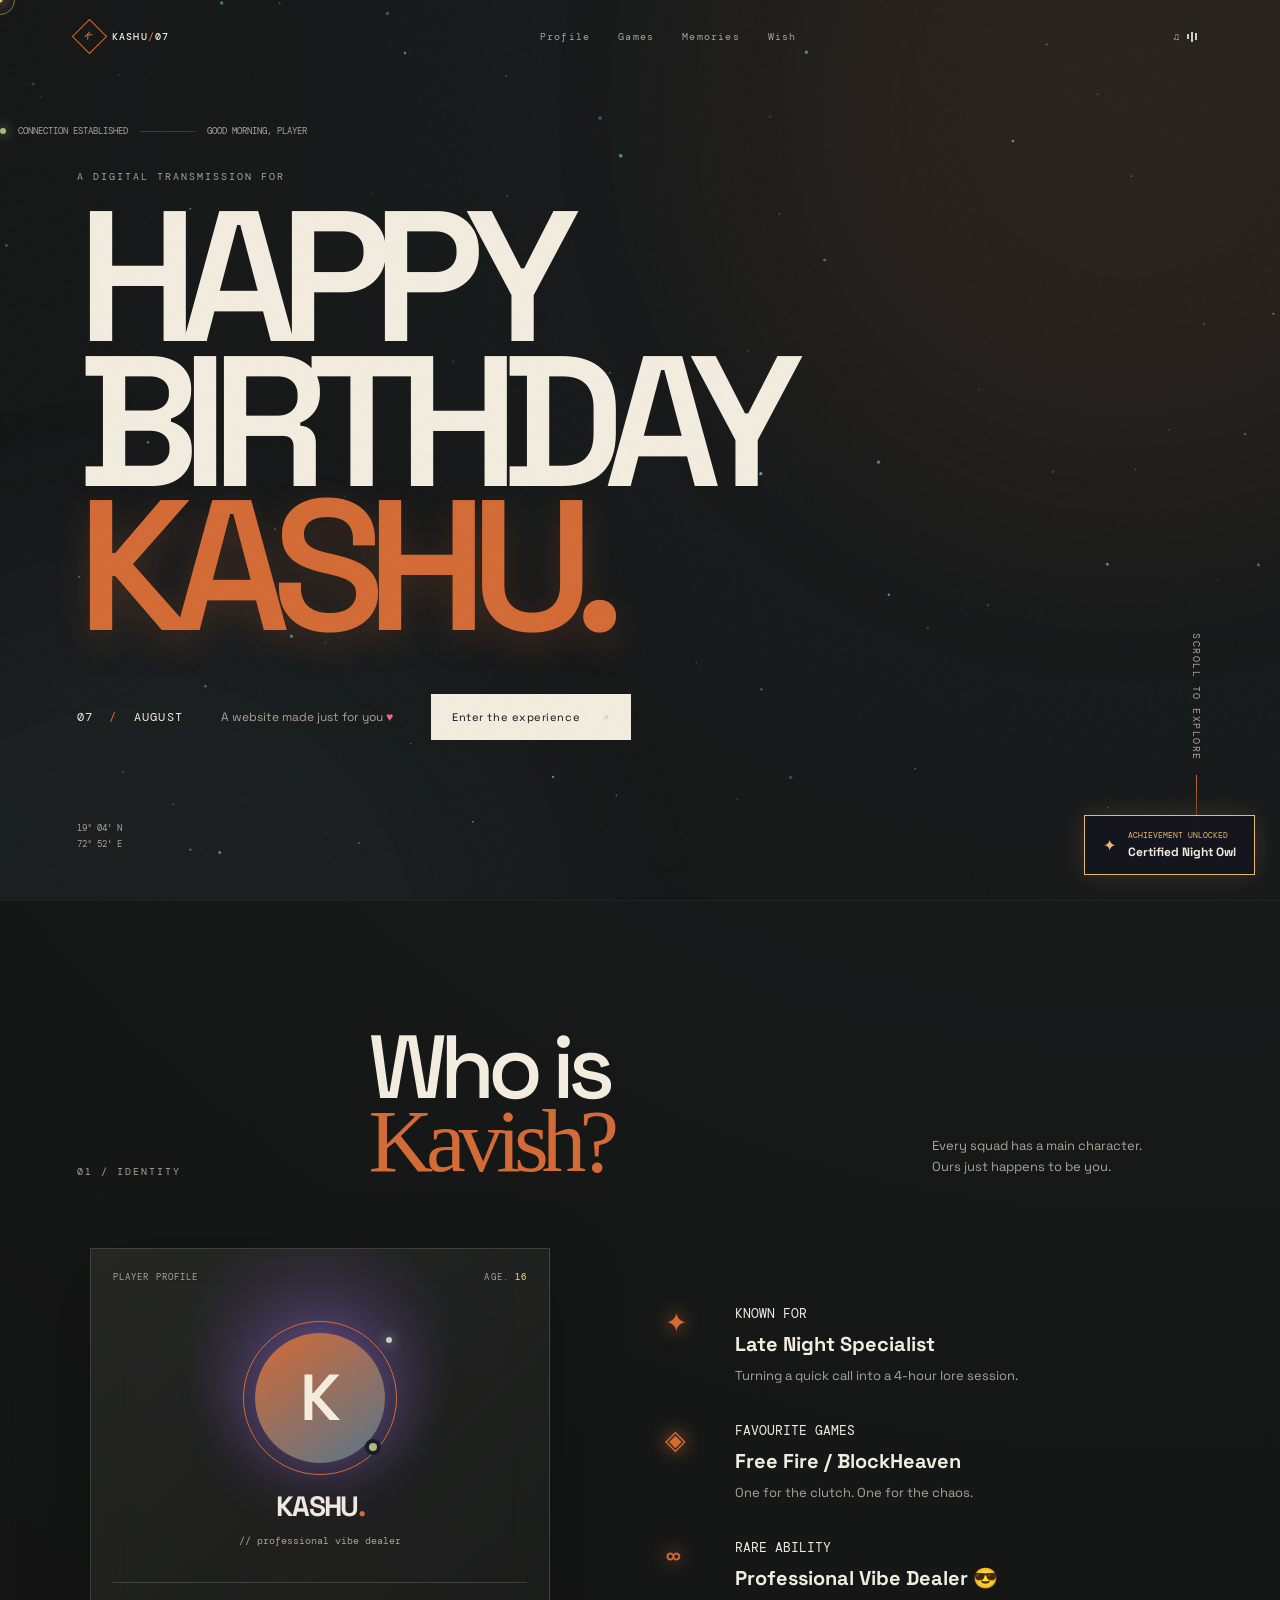
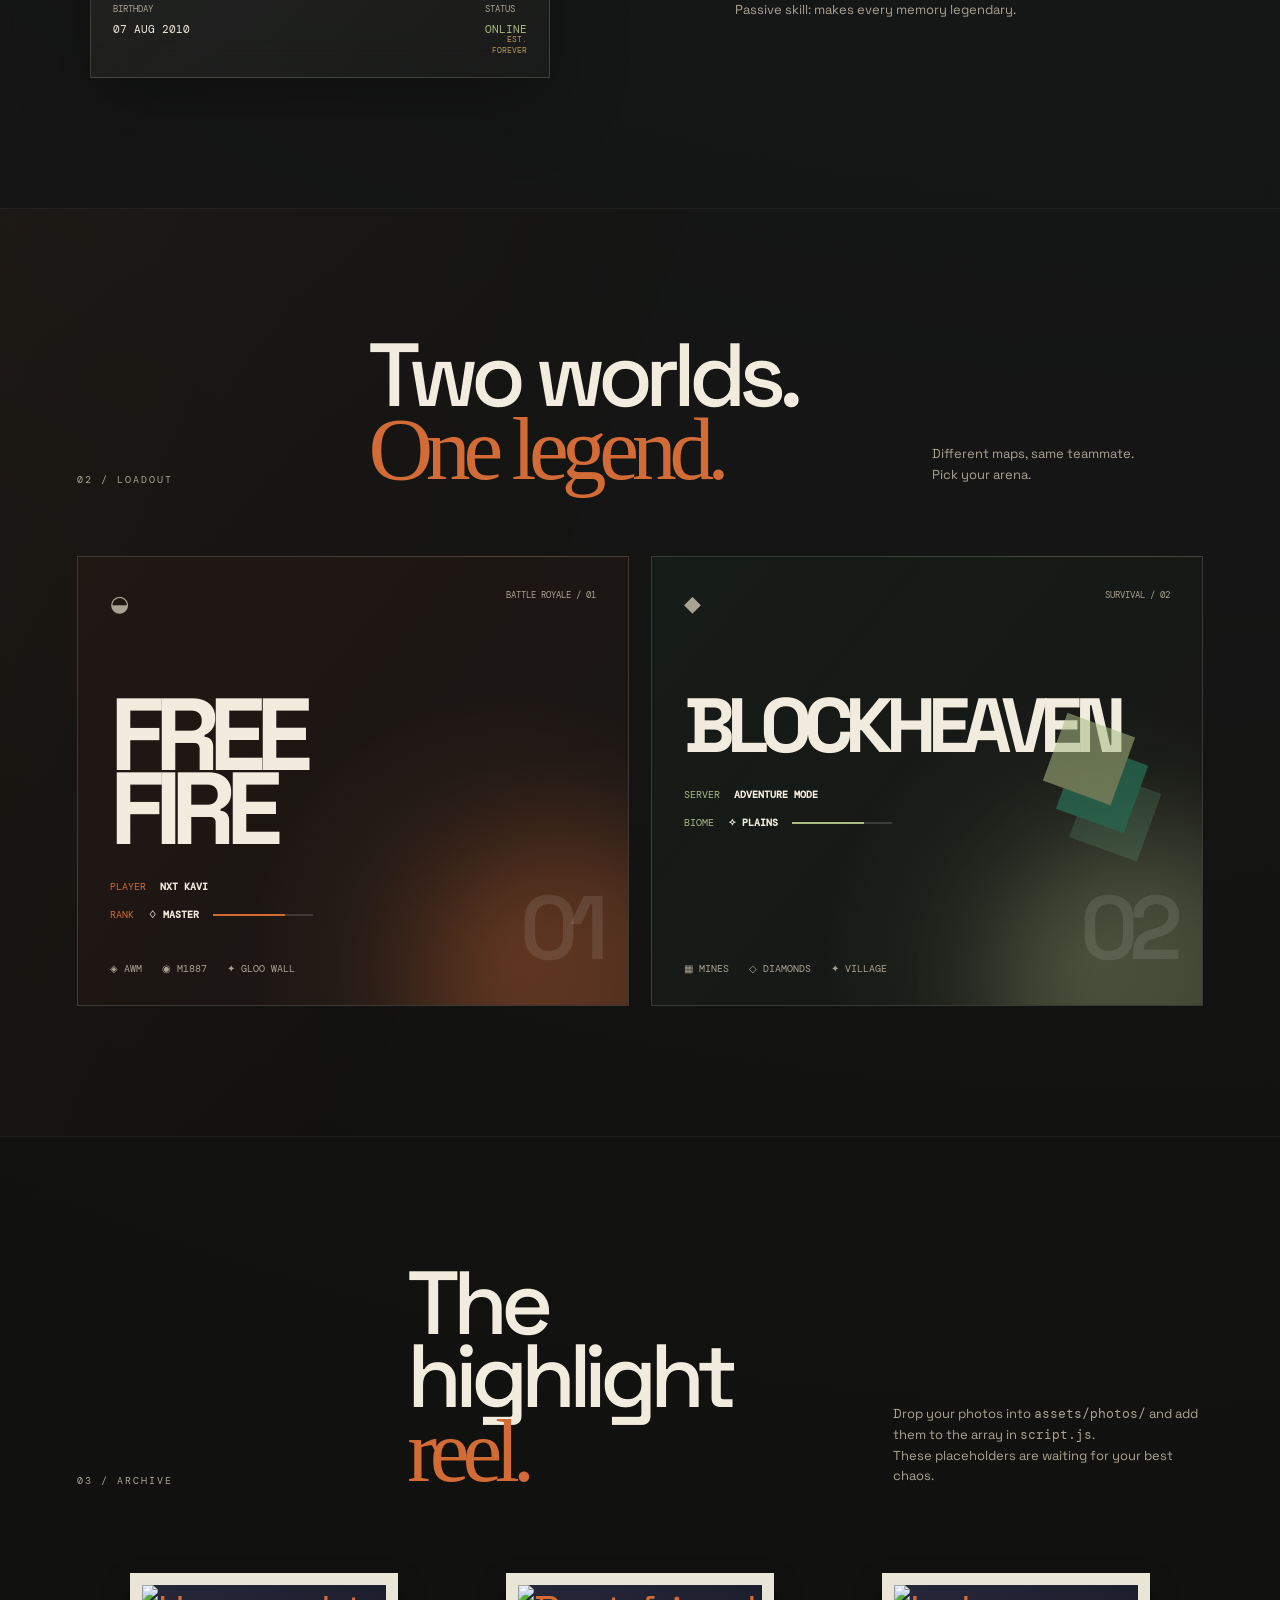
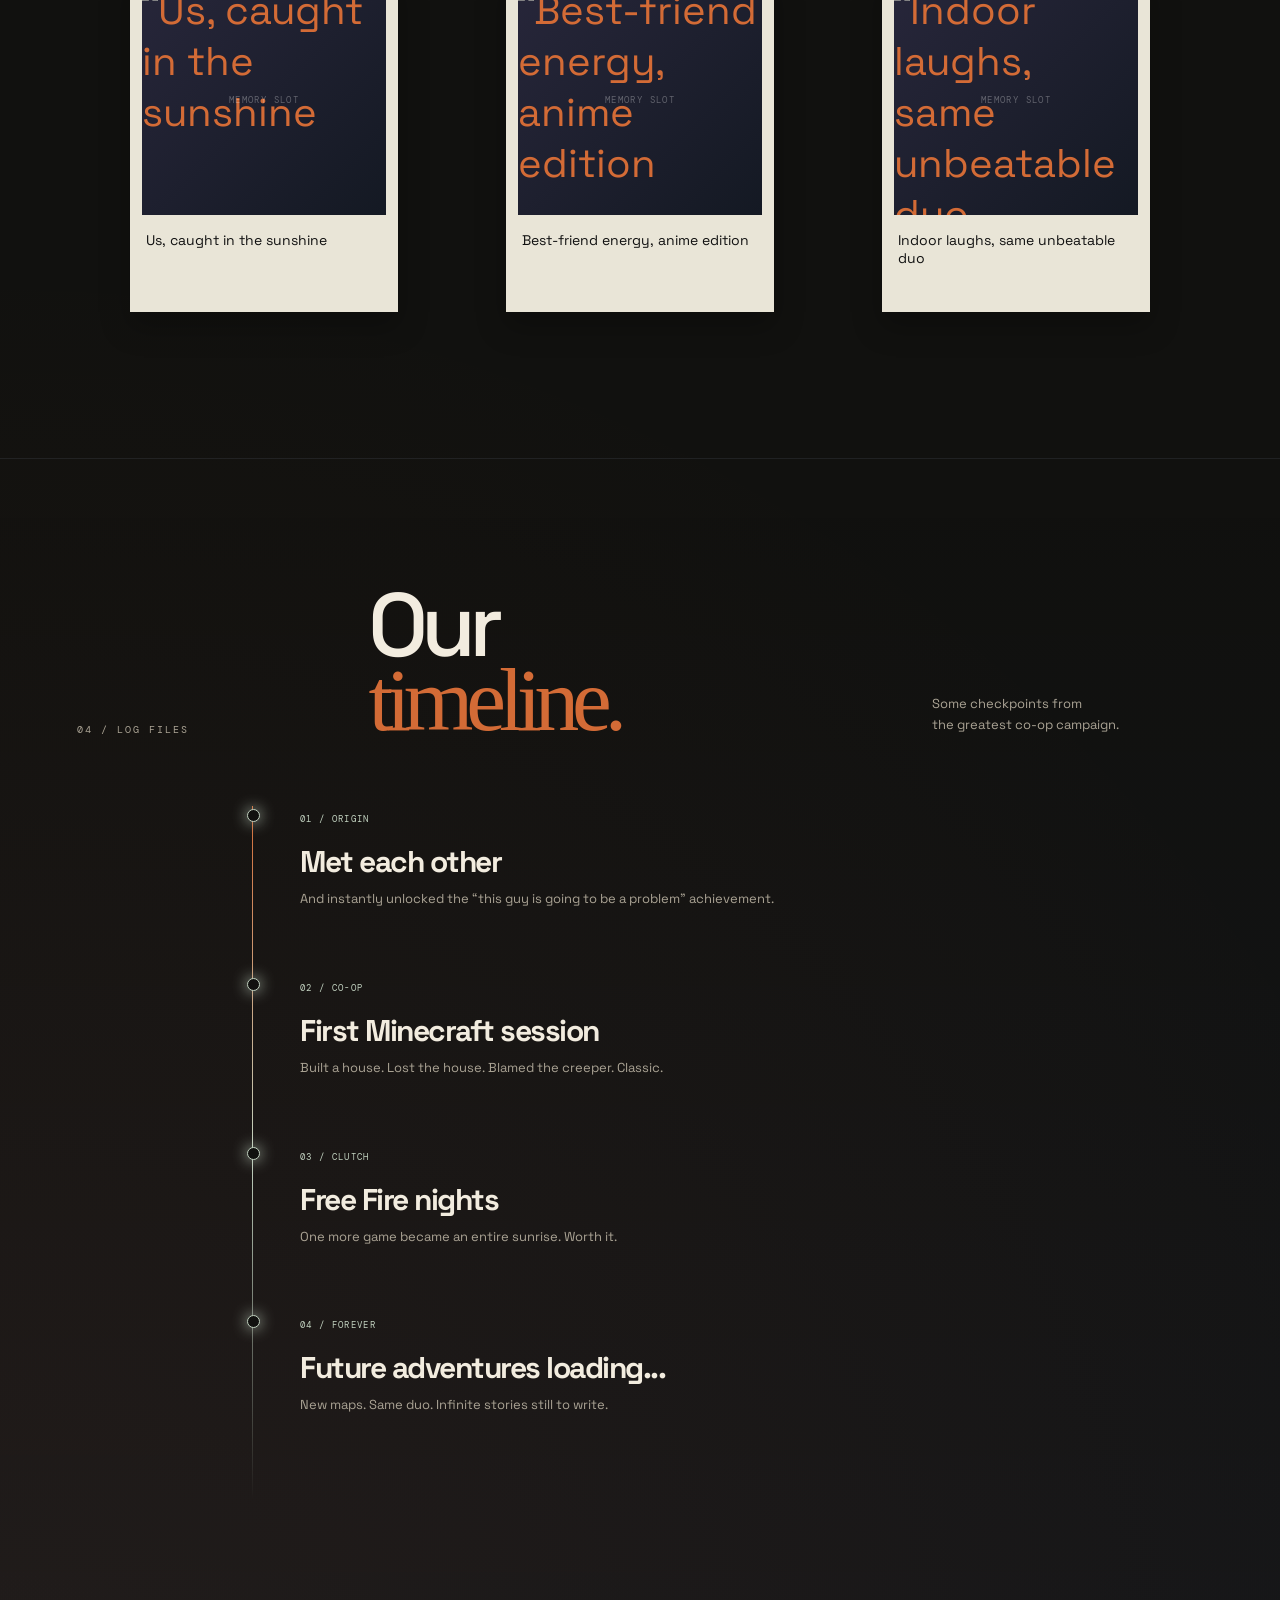
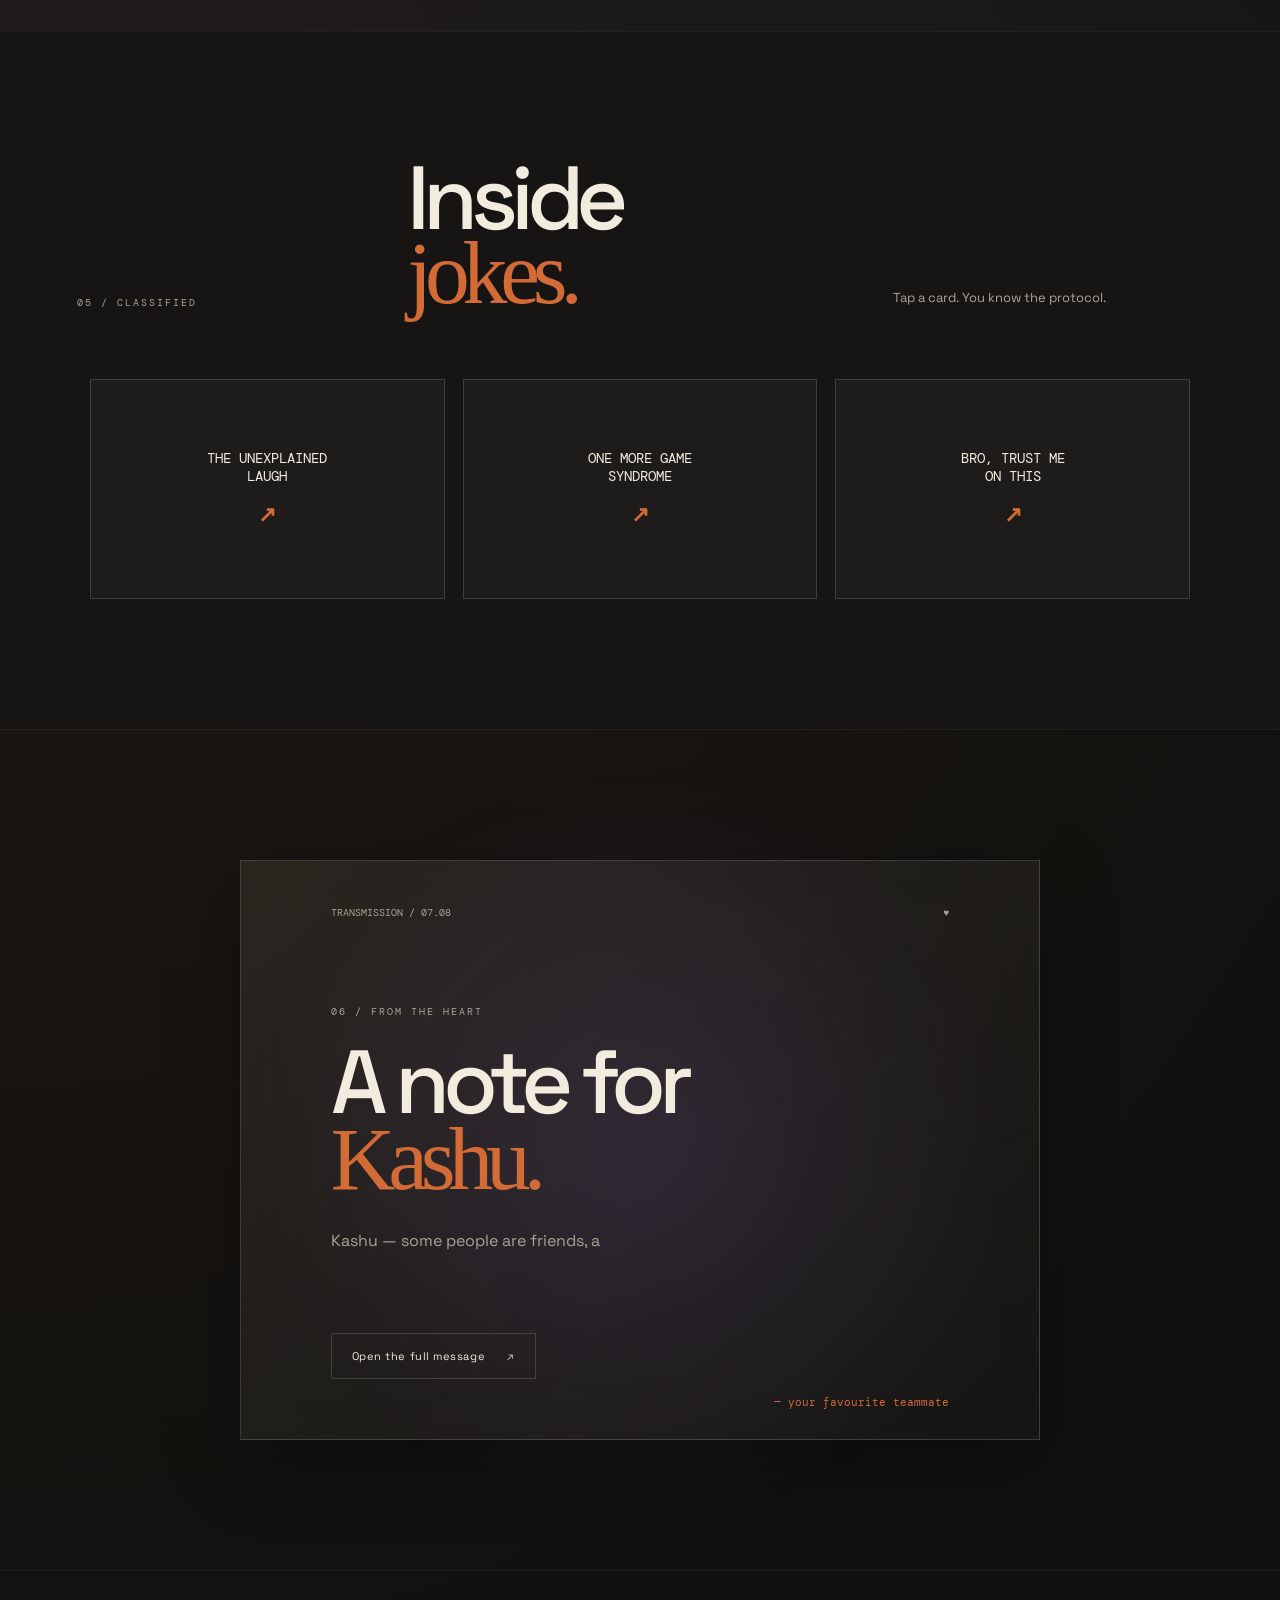
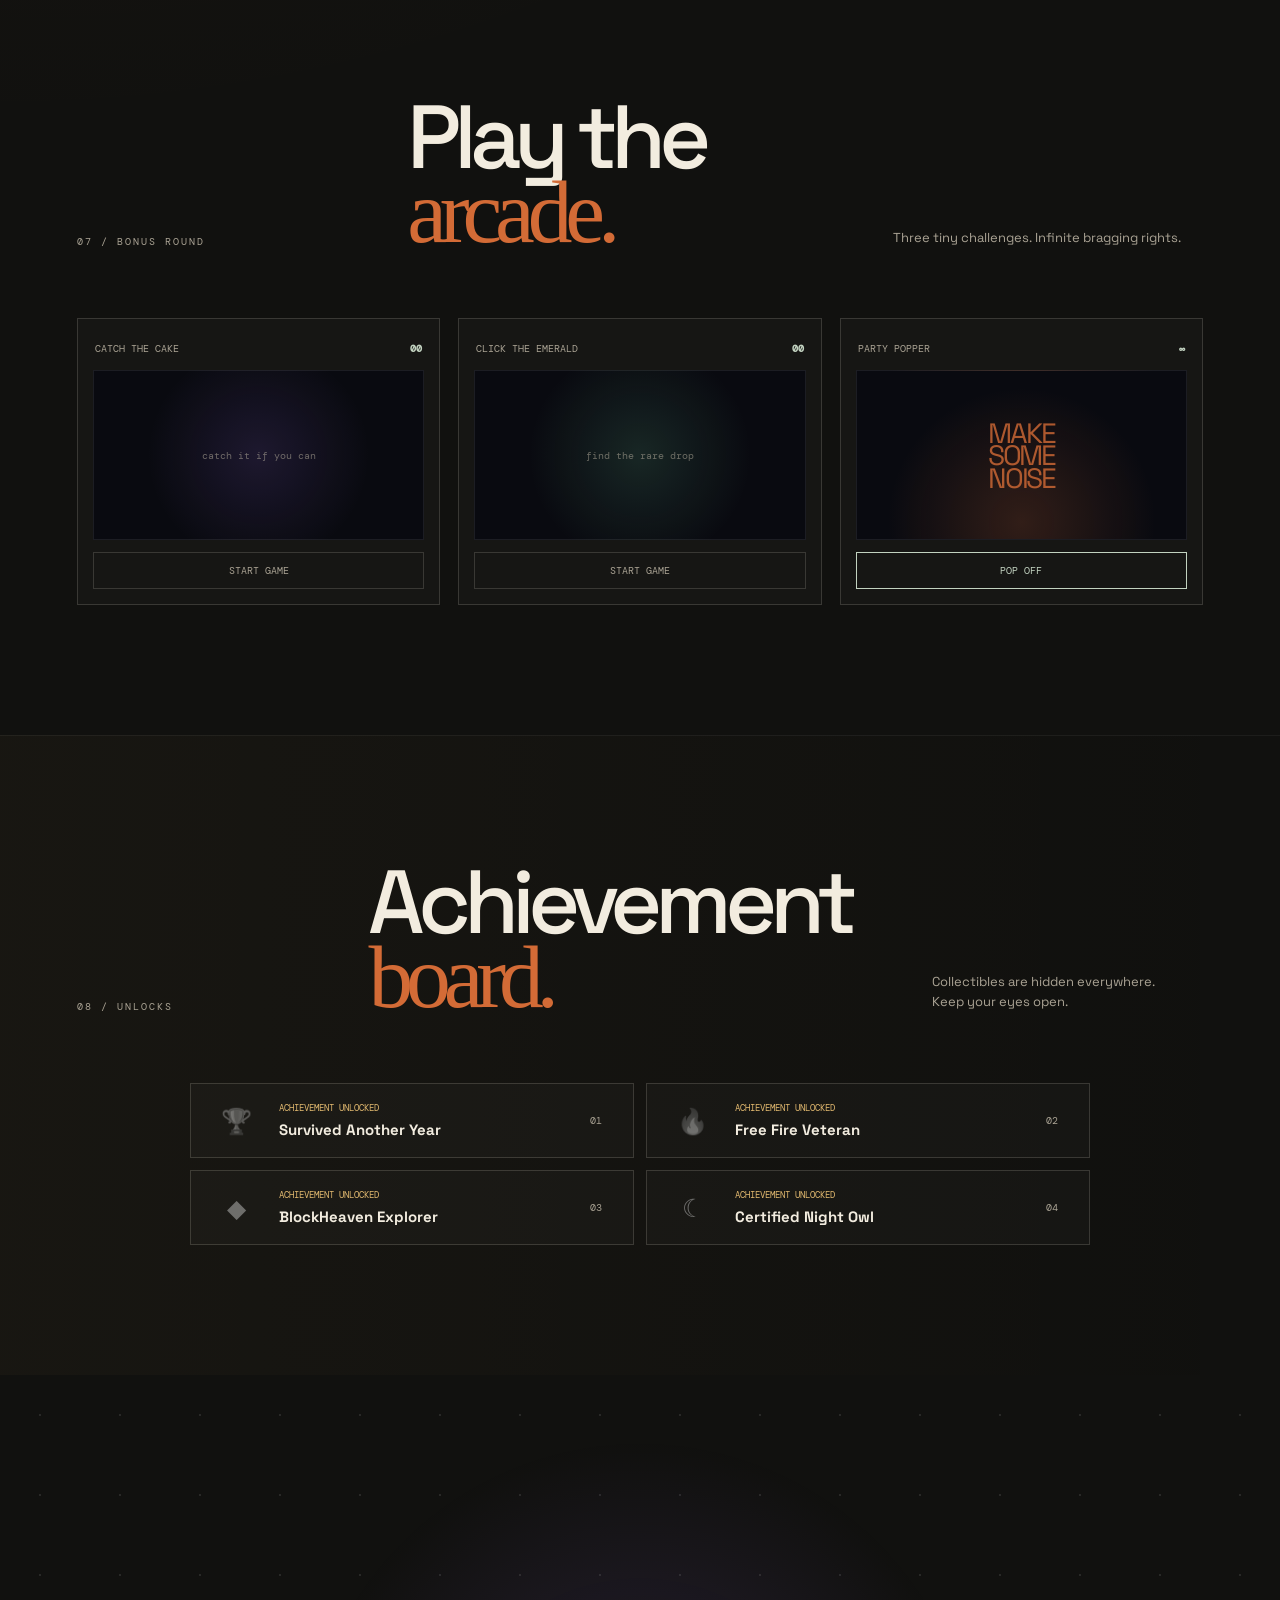
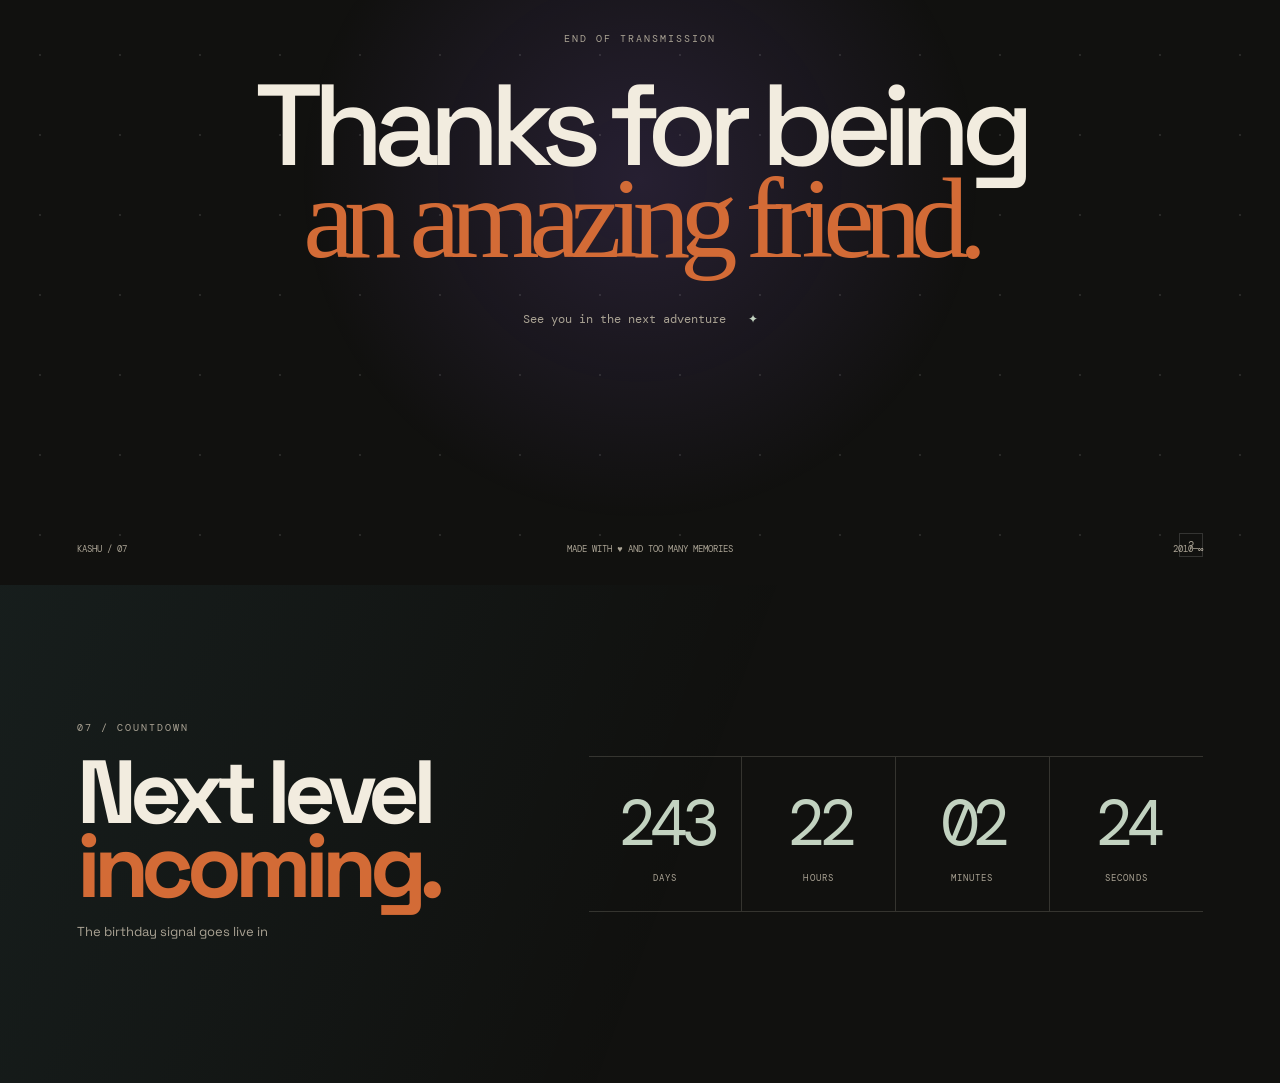
==== index.html @ 3bc3896c "111" ====
<!doctype html>
<html lang="en">
<head>
  <meta charset="utf-8">
  <meta name="viewport" content="width=device-width, initial-scale=1">
  <meta name="theme-color" content="#08090e">
  <meta name="description" content="A neon birthday experience made for Kavish.">
  <title>KASHU // BIRTHDAY.EXE</title>
  <link rel="preconnect" href="https://fonts.googleapis.com">
  <link rel="preconnect" href="https://fonts.gstatic.com" crossorigin>
  <link href="https://fonts.googleapis.com/css2?family=DM+Mono:wght@400;500&family=Space+Grotesk:wght@400;500;600;700&display=swap" rel="stylesheet">
  <link rel="stylesheet" href="style.css">
</head>
<body>
  <div class="loader" id="loader" aria-label="Loading birthday experience">
    <div class="loader__grid"></div><div class="loader__orb"></div>
    <div class="loader__copy"><span class="eyebrow">INITIALIZING MEMORY CORE</span><strong>KASHU<span class="accent">.</span>EXE</strong><div class="loader__bar"><i></i></div><small id="load-status">loading good vibes...</small></div>
  </div>

  <canvas id="ambient-canvas" aria-hidden="true"></canvas>
  <div class="cursor-dot" id="cursor-dot"></div><div class="cursor-ring" id="cursor-ring"></div>
  <div class="scroll-progress" id="scroll-progress"></div>
  <div class="noise" aria-hidden="true"></div>
  <header class="site-nav" id="site-nav">
    <a class="brand" href="#top" aria-label="Back to top"><span class="brand__mark">K</span><span>KASHU<span class="accent">/</span>07</span></a>
    <nav aria-label="Primary navigation"><a href="#profile">Profile</a><a href="#games">Games</a><a href="#memories">Memories</a><a href="#wish">Wish</a></nav>
    <button class="icon-button" id="music-toggle" aria-label="Toggle music" title="Add your MP3 to assets/music/"><span>♫</span><i class="sound-bars"><b></b><b></b><b></b></i></button>
  </header>

  <main id="top">
    <section class="hero section-pad" id="hero">
      <div class="hero__aurora hero__aurora--one"></div><div class="hero__aurora hero__aurora--two"></div>
      <div class="hero__meta reveal"><span class="status-dot"></span> CONNECTION ESTABLISHED <span class="meta-line"></span> <span id="greeting">GOOD EVENING, PLAYER</span></div>
      <div class="hero__content">
        <p class="kicker reveal">A DIGITAL TRANSMISSION FOR</p>
        <h1 class="hero__title reveal"><span>HAPPY</span><span class="hero__title--outline">BIRTHDAY</span><span class="hero__title--name">KASHU<span class="accent">.</span></span></h1>
        <div class="hero__footer reveal"><p>07 <span>/</span> AUGUST</p><p class="hero__sub">A website made just for you <span class="heart">♥</span></p><button class="button button--primary" data-ripple id="enter-button">Enter the experience <span>↗</span></button></div>
      </div>
      <div class="hero__side-note"><span>SCROLL TO EXPLORE</span><i></i></div><div class="hero__coords">19° 04' N<br>72° 52' E</div>
    </section>

    <section class="section section-pad" id="profile">
      <div class="section-head reveal"><span class="section-index">01 / IDENTITY</span><h2>Who is<br><em>Kavish?</em></h2><p>Every squad has a main character.<br>Ours just happens to be you.</p></div>
      <div class="profile-layout">
        <div class="profile-card glass-card reveal tilt-card"><div class="profile-card__top"><span>PLAYER PROFILE</span><span>AGE. <b id="age-value">15</b></span></div><div class="avatar"><span>K</span><div class="avatar__ring"></div><div class="avatar__status"></div></div><h3>KASHU<span class="accent">.</span></h3><p class="mono">// professional vibe dealer</p><div class="profile-card__stats"><div><small>BIRTHDAY</small><strong>07 AUG 2010</strong></div><div><small>STATUS</small><strong class="green">ONLINE</strong></div></div><div class="profile-card__stamp">EST.<br>FOREVER</div></div>
        <div class="profile-facts reveal"><div class="fact"><span class="fact__icon">✦</span><div><small>KNOWN FOR</small><strong>Late Night Specialist</strong><p>Turning a quick call into a 4-hour lore session.</p></div></div><div class="fact"><span class="fact__icon">◈</span><div><small>FAVOURITE GAMES</small><strong>Free Fire / BlockHeaven</strong><p>One for the clutch. One for the chaos.</p></div></div><div class="fact"><span class="fact__icon">∞</span><div><small>RARE ABILITY</small><strong>Professional Vibe Dealer 😎</strong><p>Passive skill: makes every memory legendary.</p></div></div></div>
      </div>
    </section>

    <section class="section section--fire section-pad" id="games">
      <div class="section-head reveal"><span class="section-index">02 / LOADOUT</span><h2>Two worlds.<br><em>One legend.</em></h2><p>Different maps, same teammate.<br>Pick your arena.</p></div>
      <div class="game-grid">
        <article class="game-card game-card--fire reveal"><div class="game-card__glow"></div><div class="game-card__top"><span class="game-icon">◒</span><span class="mono">BATTLE ROYALE / 01</span></div><h3>FREE<br><b>FIRE</b></h3><div class="guild">PLAYER <strong>NXT KAVI</strong></div><div class="rank"><span>RANK</span><strong>♢ MASTER</strong><i><b></b></i></div><div class="weapons"><span>◈ AWM</span><span>◉ M1887</span><span>✦ GLOO WALL</span></div><span class="game-card__number">01</span></article>
        <article class="game-card game-card--block reveal"><div class="game-card__glow"></div><div class="game-card__top"><span class="game-icon">◆</span><span class="mono">SURVIVAL / 02</span></div><h3>BLOCK<span>HEAVEN</span></h3><div class="guild">SERVER <strong>ADVENTURE MODE</strong></div><div class="rank"><span>BIOME</span><strong>✧ PLAINS</strong><i><b></b></i></div><div class="weapons"><span>▦ MINES</span><span>◇ DIAMONDS</span><span>✦ VILLAGE</span></div><span class="game-card__number">02</span><div class="pixel-cube"></div></article>
      </div>
    </section>

    <section class="section section-pad" id="memories">
      <div class="section-head section-head--wide reveal"><span class="section-index">03 / ARCHIVE</span><h2>The highlight<br><em>reel.</em></h2><p>Drop your photos into <code>assets/photos/</code> and add them to the array in <code>script.js</code>.<br>These placeholders are waiting for your best chaos.</p></div>
      <div class="memory-grid" id="memory-grid"></div>
    </section>

    <section class="section timeline-section section-pad" id="timeline">
      <div class="section-head reveal"><span class="section-index">04 / LOG FILES</span><h2>Our<br><em>timeline.</em></h2><p>Some checkpoints from<br>the greatest co-op campaign.</p></div>
      <div class="timeline"><div class="timeline__line"></div><article class="timeline-item reveal"><span class="timeline-item__date">01 / ORIGIN</span><h3>Met each other</h3><p>And instantly unlocked the “this guy is going to be a problem” achievement.</p></article><article class="timeline-item reveal"><span class="timeline-item__date">02 / CO-OP</span><h3>First Minecraft session</h3><p>Built a house. Lost the house. Blamed the creeper. Classic.</p></article><article class="timeline-item reveal"><span class="timeline-item__date">03 / CLUTCH</span><h3>Free Fire nights</h3><p>One more game became an entire sunrise. Worth it.</p></article><article class="timeline-item reveal"><span class="timeline-item__date">04 / FOREVER</span><h3>Future adventures loading...</h3><p>New maps. Same duo. Infinite stories still to write.</p></article></div>
    </section>

    <section class="section section--jokes section-pad" id="jokes"><div class="section-head section-head--wide reveal"><span class="section-index">05 / CLASSIFIED</span><h2>Inside<br><em>jokes.</em></h2><p>Tap a card. You know the protocol.</p></div><div class="joke-grid"><button class="joke-card reveal" data-flip><span class="joke-front">THE UNEXPLAINED<br>LAUGH <b>↗</b></span><span class="joke-back">That one moment we still cannot explain.<br><strong>Still funny.</strong></span></button><button class="joke-card reveal" data-flip><span class="joke-front">ONE MORE GAME<br>SYNDROME <b>↗</b></span><span class="joke-back">“Last one” has never once meant last one.<br><strong>Sunrise unlocked.</strong></span></button><button class="joke-card reveal" data-flip><span class="joke-front">BRO, TRUST ME<br>ON THIS <b>↗</b></span><span class="joke-back">The plan was questionable.<br><strong>The memory was perfect.</strong></span></button></div></section>

    <section class="section wish-section section-pad" id="wish"><div class="wish-card reveal"><div class="wish-card__top"><span>TRANSMISSION / 07.08</span><span>♥</span></div><span class="section-index">06 / FROM THE HEART</span><h2>A note for<br><em>Kashu.</em></h2><p class="typewriter" id="wish-text"></p><button class="button button--ghost" id="wish-button" data-ripple>Open the full message <span>↗</span></button><div class="wish-card__signature">— your favourite teammate</div></div></section>

    <section class="section arcade-section section-pad" id="arcade"><div class="section-head section-head--wide reveal"><span class="section-index">07 / BONUS ROUND</span><h2>Play the<br><em>arcade.</em></h2><p>Three tiny challenges. Infinite bragging rights.</p></div><div class="arcade-grid"><div class="arcade-card reveal"><div class="arcade-card__head"><span>CATCH THE CAKE</span><b id="cake-score">00</b></div><div class="game-window" id="cake-game"><button class="cake-target" id="cake-target">🎂</button><span class="game-hint">catch it if you can</span></div><button class="mini-button" id="cake-start">START GAME</button></div><div class="arcade-card reveal"><div class="arcade-card__head"><span>CLICK THE EMERALD</span><b id="emerald-score">00</b></div><div class="game-window game-window--emerald" id="emerald-game"><button class="emerald-target" id="emerald-target">◆</button><span class="game-hint">find the rare drop</span></div><button class="mini-button" id="emerald-start">START GAME</button></div><div class="arcade-card reveal"><div class="arcade-card__head"><span>PARTY POPPER</span><b>∞</b></div><div class="game-window fireworks-window" id="fireworks-game"><span class="firework-copy">MAKE<br>SOME<br>NOISE</span></div><button class="mini-button mini-button--hot" id="fireworks-trigger">POP OFF</button></div></div></section>

    <section class="section achievement-section section-pad" id="achievements"><div class="section-head reveal"><span class="section-index">08 / UNLOCKS</span><h2>Achievement<br><em>board.</em></h2><p>Collectibles are hidden everywhere.<br>Keep your eyes open.</p></div><div class="achievement-grid"><div class="achievement reveal" data-achievement="year"><span>🏆</span><div><small>ACHIEVEMENT UNLOCKED</small><strong>Survived Another Year</strong></div><b>01</b></div><div class="achievement reveal" data-achievement="fire"><span>🔥</span><div><small>ACHIEVEMENT UNLOCKED</small><strong>Free Fire Veteran</strong></div><b>02</b></div><div class="achievement reveal" data-achievement="block"><span>◆</span><div><small>ACHIEVEMENT UNLOCKED</small><strong>BlockHeaven Explorer</strong></div><b>03</b></div><div class="achievement reveal" data-achievement="night"><span>☾</span><div><small>ACHIEVEMENT UNLOCKED</small><strong>Certified Night Owl</strong></div><b>04</b></div></div></section>

    <section class="finale section-pad"><div class="finale__stars"></div><p class="kicker reveal">END OF TRANSMISSION</p><h2 class="reveal">Thanks for being<br><em>an amazing friend.</em></h2><p class="finale__sub reveal">See you in the next adventure <span>✦</span></p><button class="secret-button" id="secret-button" aria-label="Secret button">?</button><div class="finale__footer"><span>KASHU / 07</span><span>MADE WITH ♥ AND TOO MANY MEMORIES</span><span>2010—∞</span></div></section>
    <section class="countdown-section section-pad" id="countdown"><div class="countdown-copy reveal"><span class="section-index">07 / COUNTDOWN</span><h2>Next level<br><em>incoming.</em></h2><p>The birthday signal goes live in</p></div><div class="countdown-grid reveal"><div><strong id="count-days">00</strong><span>DAYS</span></div><div><strong id="count-hours">00</strong><span>HOURS</span></div><div><strong id="count-minutes">00</strong><span>MINUTES</span></div><div><strong id="count-seconds">00</strong><span>SECONDS</span></div></div></section>
  </main>

  <div class="toast" id="toast"><span class="toast__icon">✦</span><div><small>ACHIEVEMENT UNLOCKED</small><strong id="toast-text">Nice move.</strong></div></div>
  <div class="lightbox" id="lightbox" aria-hidden="true"><button class="lightbox__close" id="lightbox-close">×</button><img id="lightbox-image" alt="Memory preview"><p id="lightbox-caption"></p></div>
  <div class="bro-mode" id="bro-mode"><div class="bro-mode__scanlines"></div><span class="kicker">// SYSTEM OVERRIDE</span><h2>BRO MODE<br><em>ACTIVATED</em></h2><p>Friendship level: dangerously high.</p><button class="button button--primary" id="bro-close">Return to reality ↗</button><div class="bro-mode__emoji">😎 🔥 🕺 🎮 💀</div></div>
  <button class="back-top" id="back-top" aria-label="Back to top">↑</button>
  <audio id="birthday-audio" loop preload="none"><source src="assets/music/your-birthday-track.mp3" type="audio/mpeg"></audio>
  <script src="script.js"></script>
</body>
</html>
---- style.css ----
:root{--bg:#08090e;--panel:#11131b;--panel-2:#171a24;--line:rgba(255,255,255,.12);--text:#f4f3ef;--muted:#898c9b;--purple:#a676ff;--blue:#618bff;--cyan:#72e9f5;--green:#7ce6b0;--gold:#ffc875;--orange:#ff753d;--mono:'DM Mono',monospace;--display:'Space Grotesk',sans-serif;--shadow:0 24px 80px rgba(0,0,0,.4)}
*{box-sizing:border-box}html{scroll-behavior:smooth}body{margin:0;background:var(--bg);color:var(--text);font-family:var(--display);overflow-x:hidden}body.bro-active{filter:hue-rotate(95deg) saturate(1.4)}button,a{font:inherit;color:inherit}button{cursor:pointer}a{text-decoration:none}.accent{color:var(--purple)}em{font-style:normal;color:var(--purple)}.mono,code,.section-index,.eyebrow,.kicker,.hero__meta,.loader__copy small,.site-nav,.timeline-item__date,.fact small,.profile-card__top,.game-card__top,.guild,.rank,.weapons,.toast small,.finale__footer{font-family:var(--mono)}.section-pad{padding:130px max(6vw,32px);position:relative}.noise{position:fixed;inset:0;pointer-events:none;z-index:20;opacity:.04;background-image:url("data:image/svg+xml,%3Csvg viewBox='0 0 200 200' xmlns='http://www.w3.org/2000/svg'%3E%3Cfilter id='n'%3E%3CfeTurbulence type='fractalNoise' baseFrequency='.9' numOctaves='4' stitchTiles='stitch'/%3E%3C/filter%3E%3Crect width='100%25' height='100%25' filter='url(%23n)' opacity='.5'/%3E%3C/svg%3E")}.loader{position:fixed;inset:0;background:#08090e;z-index:100;display:grid;place-items:center;transition:opacity .8s,visibility .8s}.loader.is-done{opacity:0;visibility:hidden}.loader__grid{position:absolute;inset:0;opacity:.28;background-image:linear-gradient(rgba(114,233,245,.08) 1px,transparent 1px),linear-gradient(90deg,rgba(114,233,245,.08) 1px,transparent 1px);background-size:48px 48px;mask-image:linear-gradient(transparent,#000)}.loader__orb{width:260px;height:260px;border:1px solid var(--purple);border-radius:50%;box-shadow:0 0 100px var(--purple),inset 0 0 70px rgba(166,118,255,.3);animation:orb 3s ease-in-out infinite;position:absolute}.loader__copy{position:relative;text-align:center;display:grid;gap:12px}.loader__copy strong{font-size:clamp(2rem,8vw,6rem);letter-spacing:-.08em}.eyebrow,.kicker,.section-index{font-size:10px;letter-spacing:.2em;color:var(--muted)}.loader__bar{height:2px;background:var(--line);width:220px;margin:8px auto}.loader__bar i{height:100%;display:block;background:var(--cyan);width:0;animation:load 2.8s ease forwards;box-shadow:0 0 14px var(--cyan)}.loader__copy small{font-size:10px;color:var(--muted)}#ambient-canvas{position:fixed;inset:0;z-index:-1;pointer-events:none}.scroll-progress{position:fixed;left:0;top:0;height:2px;width:0;background:linear-gradient(90deg,var(--purple),var(--cyan));z-index:90;box-shadow:0 0 18px var(--cyan)}.site-nav{position:fixed;z-index:50;top:0;width:100%;display:flex;align-items:center;justify-content:space-between;padding:24px max(6vw,32px);font-size:10px;letter-spacing:.12em;transition:.35s}.site-nav.scrolled{background:rgba(8,9,14,.75);backdrop-filter:blur(16px);border-bottom:1px solid var(--line)}.brand{display:flex;align-items:center;gap:10px;font-weight:500}.brand__mark{display:grid;place-items:center;width:25px;height:25px;border:1px solid var(--purple);color:var(--purple);transform:rotate(45deg)}.brand__mark::first-letter{transform:rotate(-45deg)}.site-nav nav{display:flex;gap:28px;color:var(--muted)}.site-nav nav a{transition:.3s}.site-nav nav a:hover{color:var(--text)}.icon-button{border:0;background:transparent;color:var(--cyan);display:flex;align-items:center;gap:8px}.sound-bars{display:flex;align-items:center;gap:2px;height:12px}.sound-bars b{display:block;width:2px;height:5px;background:var(--cyan);animation:sound .8s ease-in-out infinite alternate}.sound-bars b:nth-child(2){height:10px;animation-delay:.2s}.sound-bars b:nth-child(3){height:7px;animation-delay:.4s}.hero{min-height:100svh;display:grid;align-content:center;overflow:hidden}.hero__aurora{position:absolute;width:60vw;height:60vw;border-radius:50%;filter:blur(100px);opacity:.18;pointer-events:none}.hero__aurora--one{background:var(--purple);top:-30%;right:-18%;animation:drift 12s ease-in-out infinite}.hero__aurora--two{background:var(--cyan);bottom:-50%;left:-20%;animation:drift 16s ease-in-out infinite reverse}.hero__meta{display:flex;gap:12px;align-items:center;font-size:9px;color:var(--muted);position:absolute;top:125px}.status-dot{width:6px;height:6px;border-radius:50%;background:var(--green);box-shadow:0 0 12px var(--green)}.meta-line{width:55px;height:1px;background:var(--line)}.hero__content{position:relative;z-index:1}.hero__title{font-size:clamp(4rem,14.5vw,13rem);line-height:.78;letter-spacing:-.1em;margin:22px 0 55px;display:flex;flex-direction:column;font-weight:600}.hero__title--outline{-webkit-text-stroke:1px rgba(255,255,255,.65);color:transparent}.hero__title--name{color:var(--purple);text-shadow:0 0 60px rgba(166,118,255,.35)}.hero__footer{display:flex;align-items:center;gap:38px}.hero__footer p{font-family:var(--mono);font-size:12px;letter-spacing:.1em;margin:0}.hero__footer p span{color:var(--purple);padding:0 8px}.hero__sub{color:var(--muted)!important;font-family:var(--display)!important;letter-spacing:0!important}.heart{color:#ff6685!important;padding:0!important}.button{position:relative;border:1px solid var(--line);padding:15px 20px;background:transparent;letter-spacing:.05em;font-size:11px;overflow:hidden;transition:.3s}.button span{margin-left:35px;color:var(--cyan)}.button--primary{background:var(--text);color:#08090e;border-color:var(--text)}.button--primary:hover{background:var(--cyan);box-shadow:0 0 34px rgba(114,233,245,.35)}.button--ghost:hover{border-color:var(--purple);color:var(--purple);box-shadow:0 0 25px rgba(166,118,255,.2)}.hero__side-note{position:absolute;right:6vw;bottom:55px;display:flex;align-items:center;gap:15px;writing-mode:vertical-rl;font:10px var(--mono);letter-spacing:.15em;color:var(--muted)}.hero__side-note i{height:70px;width:1px;background:linear-gradient(var(--purple),transparent)}.hero__coords{position:absolute;bottom:48px;left:6vw;color:var(--muted);font:9px/1.8 var(--mono)}.section{border-top:1px solid rgba(255,255,255,.05)}.section-head{display:grid;grid-template-columns:1fr 2fr 1fr;align-items:end;gap:20px;margin-bottom:70px}.section-head h2{font-size:clamp(3rem,7vw,7rem);line-height:.82;letter-spacing:-.08em;margin:0}.section-head p{font-size:13px;line-height:1.6;color:var(--muted);margin:0}.section-head--wide{grid-template-columns:1fr 1.5fr 1fr}.profile-layout{display:grid;grid-template-columns:minmax(300px,460px) 1fr;gap:9vw;align-items:center;max-width:1100px;margin:auto}.glass-card{background:linear-gradient(135deg,rgba(255,255,255,.08),rgba(255,255,255,.025));border:1px solid var(--line);backdrop-filter:blur(20px);box-shadow:var(--shadow)}.profile-card{position:relative;padding:22px;min-height:430px;overflow:hidden}.profile-card::before{content:"";position:absolute;inset:0;background:radial-gradient(circle at 50% 25%,rgba(166,118,255,.22),transparent 35%);pointer-events:none}.profile-card__top{display:flex;justify-content:space-between;color:var(--muted);font-size:9px;letter-spacing:.12em}.avatar{position:relative;margin:50px auto 25px;width:130px;height:130px;border-radius:50%;display:grid;place-items:center;background:linear-gradient(145deg,var(--purple),var(--blue));font-size:65px;font-weight:600;box-shadow:0 0 70px rgba(166,118,255,.45)}.avatar__ring{position:absolute;inset:-12px;border:1px solid var(--purple);border-radius:50%;animation:spin 14s linear infinite}.avatar__ring::after{content:"";position:absolute;top:15px;right:4px;width:6px;height:6px;border-radius:50%;background:var(--cyan);box-shadow:0 0 12px var(--cyan)}.avatar__status{position:absolute;right:4px;bottom:8px;width:16px;height:16px;border-radius:50%;border:4px solid #1c1d27;background:var(--green)}.profile-card h3{text-align:center;font-size:28px;letter-spacing:-.06em;margin:0}.profile-card>.mono{text-align:center;font-size:10px;color:var(--muted)}.profile-card__stats{display:flex;justify-content:space-between;border-top:1px solid var(--line);margin-top:35px;padding-top:20px}.profile-card__stats div{display:grid;gap:7px}.profile-card small{font:9px var(--mono);color:var(--muted)}.profile-card strong{font:11px var(--mono)}.green{color:var(--green)}.profile-card__stamp{position:absolute;bottom:22px;right:22px;font:8px/1.3 var(--mono);text-align:right;color:var(--gold);opacity:.8}.profile-facts{display:grid;gap:35px}.fact{display:grid;grid-template-columns:48px 1fr;gap:22px;align-items:start}.fact__icon{font-size:27px;color:var(--purple);text-shadow:0 0 18px var(--purple)}.fact div{display:grid;gap:9px}.fact strong{font-size:20px}.fact p{color:var(--muted);font-size:13px;margin:0;line-height:1.6}.section--fire{background:linear-gradient(110deg,rgba(255,117,61,.04),transparent 45%)}.game-grid{display:grid;grid-template-columns:1fr 1fr;gap:22px;max-width:1200px;margin:auto}.game-card{min-height:450px;padding:32px;position:relative;overflow:hidden;border:1px solid rgba(255,255,255,.14);transition:.5s}.game-card:hover{transform:translateY(-8px);border-color:currentColor}.game-card--fire{color:var(--orange);background:radial-gradient(circle at 80% 90%,rgba(255,117,61,.25),transparent 45%),linear-gradient(130deg,#1a1111,#11131b)}.game-card--block{color:var(--green);background:radial-gradient(circle at 80% 90%,rgba(124,230,176,.18),transparent 45%),linear-gradient(130deg,#101b18,#11131b)}.game-card__glow{position:absolute;width:300px;height:300px;border-radius:50%;filter:blur(50px);opacity:.25;right:-100px;bottom:-130px;background:currentColor}.game-card__top{display:flex;justify-content:space-between;position:relative;color:var(--muted);font-size:9px}.game-icon{color:currentColor;font-size:22px}.game-card h3{font-size:clamp(3.2rem,8vw,8rem);line-height:.72;letter-spacing:-.1em;color:var(--text);margin:80px 0 35px;position:relative}.game-card h3 b,.game-card--block h3 span{color:currentColor}.game-card--block h3{font-size:clamp(2.7rem,6vw,6rem)}.guild,.rank,.weapons{font-size:10px;display:flex;align-items:center;gap:14px;position:relative}.guild strong,.rank strong{color:var(--text)}.rank{margin-top:15px}.rank i{height:2px;display:block;background:rgba(255,255,255,.15);width:100px}.rank i b{display:block;width:72%;height:100%;background:currentColor}.weapons{position:absolute;bottom:30px;color:var(--muted);gap:20px}.game-card__number{position:absolute;right:28px;bottom:20px;color:rgba(255,255,255,.1);font-size:90px;font-weight:600;letter-spacing:-.1em}.pixel-cube{position:absolute;right:14%;top:37%;width:72px;height:72px;background:var(--green);box-shadow:22px 22px 0 #2b8767,44px 44px 0 rgba(124,230,176,.25);transform:rotate(20deg);opacity:.55}.memory-grid{display:grid;grid-template-columns:repeat(3,1fr);gap:28px;max-width:1100px;margin:auto}.memory-card{background:#e9e5d7;color:#111;padding:12px 12px 45px;transform:rotate(var(--rotate));box-shadow:0 16px 35px #0008;cursor:pointer;transition:.4s}.memory-card:hover{transform:rotate(0) scale(1.04);z-index:2}.memory-card__image{height:230px;display:grid;place-items:center;background:linear-gradient(135deg,#27263a,#141923);color:var(--purple);font-size:40px;position:relative;overflow:hidden}.memory-card__image::after{content:"MEMORY SLOT";font:9px var(--mono);position:absolute;color:rgba(255,255,255,.3);letter-spacing:.15em}.memory-card figcaption{padding:16px 4px 0;font-size:14px}.memory-card figcaption small{display:block;font:9px var(--mono);opacity:.55;margin-bottom:8px}.timeline-section{background:linear-gradient(180deg,transparent,rgba(97,139,255,.04))}.timeline{max-width:800px;margin:auto;position:relative;padding:0 0 20px}.timeline__line{position:absolute;left:12px;top:0;bottom:0;width:1px;background:linear-gradient(var(--purple),var(--cyan),transparent)}.timeline-item{position:relative;margin:0 0 65px;padding-left:60px}.timeline-item::before{content:"";position:absolute;left:7px;top:3px;width:11px;height:11px;border-radius:50%;background:var(--bg);border:1px solid var(--cyan);box-shadow:0 0 15px var(--cyan)}.timeline-item__date{font-size:9px;color:var(--cyan);letter-spacing:.15em}.timeline-item h3{font-size:30px;letter-spacing:-.05em;margin:15px 0 8px}.timeline-item p{color:var(--muted);font-size:13px;max-width:500px;line-height:1.6;margin:0}.section--jokes{background:#0d0b14}.joke-grid{display:grid;grid-template-columns:repeat(3,1fr);gap:18px;max-width:1100px;margin:auto}.joke-card{height:220px;background:transparent;border:0;perspective:1000px;padding:0;position:relative;color:var(--text)}.joke-front,.joke-back{position:absolute;inset:0;display:grid;place-items:center;align-content:center;gap:15px;padding:25px;border:1px solid var(--line);font:14px var(--mono);text-align:center;transition:transform .7s,opacity .4s;backface-visibility:hidden;background:rgba(255,255,255,.03)}.joke-front b{color:var(--purple);font-size:22px}.joke-back{transform:rotateY(180deg);color:var(--muted);font:13px/1.6 var(--display)}.joke-back strong{color:var(--gold)}.joke-card.flipped .joke-front{transform:rotateY(180deg)}.joke-card.flipped .joke-back{transform:rotateY(360deg)}.wish-section{background:radial-gradient(circle at 50% 50%,rgba(166,118,255,.12),transparent 50%)}.wish-card{max-width:800px;margin:auto;border:1px solid var(--line);padding:45px 7vw 60px;background:rgba(255,255,255,.035);backdrop-filter:blur(20px);position:relative}.wish-card__top{display:flex;justify-content:space-between;color:var(--muted);font:10px var(--mono);margin-bottom:80px}.wish-card h2{font-size:clamp(3rem,7vw,6rem);line-height:.85;letter-spacing:-.08em;margin:24px 0 30px}.typewriter{min-height:90px;max-width:620px;color:var(--muted);font-size:16px;line-height:1.8}.wish-card__signature{position:absolute;right:7vw;bottom:30px;color:var(--purple);font:11px var(--mono)}.arcade-grid{display:grid;grid-template-columns:repeat(3,1fr);gap:18px;max-width:1200px;margin:auto}.arcade-card{border:1px solid var(--line);padding:15px;background:rgba(255,255,255,.025)}.arcade-card__head{display:flex;justify-content:space-between;font:10px var(--mono);padding:8px 2px 15px;color:var(--muted)}.arcade-card__head b{color:var(--cyan)}.game-window{height:170px;background:radial-gradient(circle at center,rgba(166,118,255,.13),transparent 60%),#090a10;border:1px solid rgba(255,255,255,.08);position:relative;overflow:hidden}.game-window--emerald{background:radial-gradient(circle at center,rgba(124,230,176,.13),transparent 60%),#090a10}.game-hint{position:absolute;inset:0;display:grid;place-items:center;font:10px var(--mono);color:var(--muted);opacity:.6}.cake-target,.emerald-target{position:absolute;border:0;background:none;font-size:32px;display:none;z-index:1;filter:drop-shadow(0 0 12px var(--gold))}.emerald-target{color:var(--green);font-size:34px;text-shadow:0 0 17px var(--green)}.mini-button{width:100%;margin-top:12px;padding:11px;background:transparent;border:1px solid var(--line);color:var(--muted);font:10px var(--mono);transition:.3s}.mini-button:hover,.mini-button--hot{border-color:var(--cyan);color:var(--cyan)}.mini-button--hot:hover{border-color:var(--orange);color:var(--orange);box-shadow:0 0 20px rgba(255,117,61,.25)}.fireworks-window{display:grid;place-items:center}.firework-copy{font-size:28px;line-height:.8;letter-spacing:-.08em;color:var(--orange);text-align:center;opacity:.8}.achievement-section{background:linear-gradient(90deg,rgba(255,200,117,.03),transparent)}.achievement-grid{display:grid;grid-template-columns:1fr 1fr;gap:12px;max-width:900px;margin:auto}.achievement{display:grid;grid-template-columns:55px 1fr 25px;align-items:center;gap:15px;border:1px solid var(--line);padding:18px;background:rgba(255,255,255,.025)}.achievement>span{font-size:25px;text-align:center;filter:grayscale(1);opacity:.4;transition:.5s}.achievement.is-unlocked>span{filter:none;opacity:1;text-shadow:0 0 20px var(--gold)}.achievement div{display:grid;gap:6px}.achievement small{font:9px var(--mono);color:var(--gold)}.achievement strong{font-size:15px}.achievement>b{font:10px var(--mono);color:var(--muted)}.finale{min-height:90svh;display:grid;place-content:center;text-align:center;overflow:hidden;background:radial-gradient(circle at 50% 50%,rgba(166,118,255,.15),transparent 45%)}.finale h2{font-size:clamp(3.5rem,9vw,9rem);line-height:.8;letter-spacing:-.09em;margin:25px 0 35px}.finale__sub{font:12px var(--mono);color:var(--muted)}.finale__sub span{color:var(--cyan);margin-left:15px}.finale__footer{position:absolute;bottom:30px;left:6vw;right:6vw;display:flex;justify-content:space-between;color:var(--muted);font-size:9px}.secret-button{position:absolute;bottom:28px;right:6vw;width:24px;height:24px;background:transparent;border:1px solid rgba(255,255,255,.15);color:var(--muted);font:11px var(--mono);z-index:2}.finale__stars{position:absolute;inset:0;background-image:radial-gradient(#fff 1px,transparent 1px);background-size:80px 80px;opacity:.1;animation:stars 20s linear infinite}.cursor-dot,.cursor-ring{position:fixed;pointer-events:none;z-index:110;transform:translate(-50%,-50%);border-radius:50%;display:none}.cursor-dot{width:5px;height:5px;background:var(--cyan);box-shadow:0 0 15px 4px var(--cyan)}.cursor-ring{width:30px;height:30px;border:1px solid rgba(114,233,245,.5);transition:width .2s,height .2s,background .2s}.cursor-ring.hover{width:60px;height:60px;background:rgba(114,233,245,.08);border-color:var(--purple)}.toast{position:fixed;right:25px;bottom:25px;z-index:80;display:flex;align-items:center;gap:12px;background:rgba(20,22,31,.9);border:1px solid var(--gold);padding:14px 18px;transform:translateX(150%);transition:.5s;box-shadow:0 0 25px rgba(255,200,117,.15)}.toast.show{transform:none}.toast__icon{color:var(--gold)}.toast div{display:grid;gap:4px}.toast small{font-size:8px;color:var(--gold)}.toast strong{font-size:12px}.lightbox,.bro-mode{position:fixed;inset:0;z-index:120;display:none;place-items:center;background:rgba(8,9,14,.92);backdrop-filter:blur(18px)}.lightbox.is-open,.bro-mode.is-open{display:grid}.lightbox img{max-width:min(82vw,800px);max-height:75vh;object-fit:contain;border:12px solid #e9e5d7}.lightbox p{position:absolute;bottom:8%;color:var(--muted)}.lightbox__close{position:absolute;right:30px;top:25px;background:none;border:0;color:var(--text);font-size:35px}.bro-mode{text-align:center;overflow:hidden}.bro-mode h2{font-size:clamp(4rem,12vw,10rem);line-height:.75;letter-spacing:-.1em;margin:25px 0;color:var(--green);text-shadow:8px 8px 0 #ff4cd8}.bro-mode p{font:13px var(--mono);color:var(--muted);margin-bottom:30px}.bro-mode__emoji{font-size:clamp(3rem,8vw,7rem);margin-top:50px;animation:wiggle .25s infinite alternate}.bro-mode__scanlines{position:absolute;inset:0;pointer-events:none;background:repeating-linear-gradient(0deg,transparent 0 3px,rgba(255,255,255,.04) 4px);mix-blend-mode:screen}.back-top{position:fixed;bottom:25px;left:25px;z-index:40;width:38px;height:38px;background:rgba(17,19,27,.8);border:1px solid var(--line);color:var(--cyan);opacity:0;transition:.3s}.back-top.show{opacity:1}.reveal{opacity:0;transform:translateY(28px);transition:opacity .9s ease,transform .9s ease}.reveal.visible{opacity:1;transform:none}.tilt-card{transform-style:preserve-3d}
@keyframes load{to{width:100%}}@keyframes orb{50%{transform:scale(1.15);opacity:.65}}@keyframes drift{50%{transform:translate(50px,30px) scale(1.12)}}@keyframes spin{to{transform:rotate(360deg)}}@keyframes sound{to{transform:scaleY(.4)}}@keyframes stars{to{background-position:80px 80px}}@keyframes wiggle{to{transform:rotate(3deg) scale(1.05)}}
@media (max-width:800px){.site-nav nav{display:none}.section-pad{padding:90px 22px}.hero__meta{top:100px;font-size:8px}.hero__title{font-size:18vw;margin:40px 0}.hero__footer{align-items:flex-start;flex-direction:column;gap:24px}.hero__side-note,.hero__coords{display:none}.section-head,.section-head--wide{grid-template-columns:1fr;gap:18px;margin-bottom:42px}.section-head h2{font-size:18vw}.profile-layout,.game-grid,.memory-grid,.joke-grid,.arcade-grid,.achievement-grid{grid-template-columns:1fr}.profile-card{max-width:460px;margin:auto}.game-card{min-height:390px}.game-card h3{margin-top:65px}.memory-card__image{height:210px}.timeline-item{padding-left:42px}.wish-card{padding:28px 25px 50px}.wish-card__top{margin-bottom:55px}.wish-card__signature{position:static;margin-top:30px}.finale__footer{left:22px;right:22px;gap:10px;font-size:7px}.cursor-dot,.cursor-ring{display:none!important}}
@media (pointer:fine){.cursor-dot,.cursor-ring{display:block}}

/* Small utility animations and user-supplied photo handling. */
.memory-card__image img{width:100%;height:100%;object-fit:cover;display:block}
@keyframes confetti-fall{to{transform:translateY(80vh) rotate(720deg);opacity:0}}
@keyframes ripple{to{width:420px;height:420px;opacity:0}}
.hero__title--outline{color:var(--text);-webkit-text-stroke:0;text-shadow:0 0 30px rgba(255,255,255,.16)}
.fireworks-window{isolation:isolate;background:radial-gradient(circle at 50% 90%,rgba(211,107,54,.2),transparent 60%),#090a10}.fireworks-window canvas{position:absolute;inset:0;width:100%;height:100%;z-index:1}.fireworks-window .firework-copy{position:relative;z-index:0;transition:opacity .4s,transform .4s}.fireworks-window.is-live .firework-copy{opacity:.08;transform:scale(.92)}
.party-popper{position:absolute;z-index:3;font-size:30px;line-height:1;filter:drop-shadow(0 5px 8px rgba(0,0,0,.3));animation:popper-burst 2.6s cubic-bezier(.2,.8,.2,1) both;pointer-events:none}.party-confetti{position:absolute;z-index:4;width:6px;height:10px;border-radius:1px;animation:party-confetti 1.8s cubic-bezier(.15,.75,.25,1) both;pointer-events:none}.fireworks-window.is-live .firework-copy{opacity:.08}@keyframes popper-burst{0%{opacity:0;transform:scale(.35) rotate(-18deg)}18%{opacity:1;transform:scale(1.08) rotate(5deg)}68%{opacity:1;transform:scale(1) rotate(0)}100%{opacity:0;transform:scale(.96) translateY(-18px) rotate(8deg)}}@keyframes party-confetti{0%{opacity:1;transform:translate(0,0) rotate(0)}75%{opacity:1}100%{opacity:0;transform:translate(var(--x),var(--y)) rotate(620deg)}}
.hero__title--outline{color:var(--text);text-shadow:none}.hero__title--name{color:var(--purple);text-shadow:0 12px 35px rgba(211,107,54,.22)}
:root{--bg:#11110f;--panel:#1a1916;--panel-2:#24221d;--line:rgba(242,235,219,.16);--text:#f2ecdf;--muted:#aaa394;--purple:#d36b36;--blue:#59758a;--cyan:#c2d2c0;--green:#a9ba83;--gold:#e3ba70;--orange:#d36b36;--shadow:0 24px 70px rgba(0,0,0,.28)}
body{background:radial-gradient(circle at 90% 0%,rgba(89,117,138,.12),transparent 34%),radial-gradient(circle at 0% 55%,rgba(211,107,54,.08),transparent 30%),var(--bg);transition:background .8s ease,color .4s ease}.noise{opacity:.025}.site-nav.scrolled{background:rgba(17,17,15,.86)}.loader{background:#11110f}.loader__grid{background-image:linear-gradient(rgba(242,235,219,.06) 1px,transparent 1px),linear-gradient(90deg,rgba(242,235,219,.06) 1px,transparent 1px)}.loader__orb{box-shadow:0 0 70px rgba(211,107,54,.3),inset 0 0 50px rgba(211,107,54,.12)}.hero__aurora{filter:blur(120px);opacity:.09}.hero__aurora--one{background:var(--orange)}.hero__aurora--two{background:var(--blue)}.glass-card,.wish-card{background:linear-gradient(135deg,rgba(242,235,219,.08),rgba(242,235,219,.025));box-shadow:var(--shadow)}.game-card--fire{background:radial-gradient(circle at 80% 90%,rgba(211,107,54,.18),transparent 45%),linear-gradient(130deg,#211713,#171614)}.game-card--block{background:radial-gradient(circle at 80% 90%,rgba(169,186,131,.14),transparent 45%),linear-gradient(130deg,#161c18,#171614)}.section--jokes{background:#171513}.memory-card{box-shadow:0 14px 28px rgba(0,0,0,.26)}.section-head h2,.wish-card h2,.finale h2{font-weight:500}.section-head em,.wish-card em,.finale em{font-family:Georgia,serif;font-weight:400}.button,.mini-button,.icon-button,.secret-button,.back-top{transition:color .3s ease,background-color .3s ease,border-color .3s ease,box-shadow .3s ease,transform .3s ease}.button:hover,.mini-button:hover{transform:translateY(-2px)}.button--primary{background:var(--text);color:var(--bg);border-color:var(--text)}.button--primary:hover{background:var(--gold);box-shadow:0 10px 28px rgba(227,186,112,.2)}.button--ghost:hover{border-color:var(--purple);color:var(--purple);box-shadow:0 10px 24px rgba(211,107,54,.14)}.game-card{transition:transform .65s cubic-bezier(.2,.8,.2,1),border-color .35s ease,box-shadow .35s ease}.game-card:hover{box-shadow:0 22px 50px rgba(0,0,0,.22)}.memory-card,.joke-card,.achievement{transition:transform .55s cubic-bezier(.2,.8,.2,1),box-shadow .35s ease,border-color .35s ease}.memory-card:hover{box-shadow:0 24px 40px rgba(0,0,0,.32)}.achievement:hover{transform:translateX(6px);border-color:var(--gold)}.reveal{transition:opacity .85s ease,transform .85s cubic-bezier(.2,.8,.2,1)}.reveal.visible{animation:soft-enter .85s both}.profile-card__top b{color:var(--gold);font-weight:500}.cursor-dot{background:var(--gold);box-shadow:0 0 14px 3px rgba(227,186,112,.55)}.cursor-ring{border-color:rgba(227,186,112,.55)}.cursor-ring.hover{background:rgba(227,186,112,.08);border-color:var(--purple)}
@keyframes soft-enter{from{opacity:0;transform:translateY(24px)}to{opacity:1;transform:translateY(0)}}
@media (prefers-reduced-motion:reduce){*,*::before,*::after{animation-duration:.01ms!important;animation-iteration-count:1!important;scroll-behavior:auto!important;transition-duration:.01ms!important}}
.button{display:inline-flex;align-items:center;justify-content:space-between;gap:22px;white-space:nowrap}.button span{margin-left:0;flex:0 0 auto}.game-card__top,.guild,.rank,.weapons{flex-wrap:wrap}.guild strong,.rank strong{overflow-wrap:anywhere}@media (max-width:800px){.button{white-space:normal;width:100%;max-width:340px;gap:12px;line-height:1.35}.hero__footer .button{max-width:100%}.game-card__top{gap:10px}.weapons{right:22px;left:22px;gap:10px 15px}}
.countdown-section{display:grid;grid-template-columns:1fr 1.5fr;align-items:center;gap:8vw;background:linear-gradient(110deg,rgba(114,233,245,.06),transparent 55%)}.countdown-copy h2{font-size:clamp(3.5rem,7vw,7rem);line-height:.82;letter-spacing:-.08em;margin:20px 0}.countdown-copy p{color:var(--muted);font-size:13px}.countdown-grid{display:grid;grid-template-columns:repeat(4,1fr);border-top:1px solid var(--line);border-bottom:1px solid var(--line)}.countdown-grid div{padding:25px 10px;text-align:center;border-right:1px solid var(--line)}.countdown-grid div:last-child{border:0}.countdown-grid strong{display:block;font:clamp(2rem,5vw,5rem) var(--mono);color:var(--cyan);letter-spacing:-.1em}.countdown-grid span{font:9px var(--mono);color:var(--muted);letter-spacing:.12em}@media (max-width:800px){.countdown-section{grid-template-columns:1fr}.countdown-grid strong{font-size:11vw}}
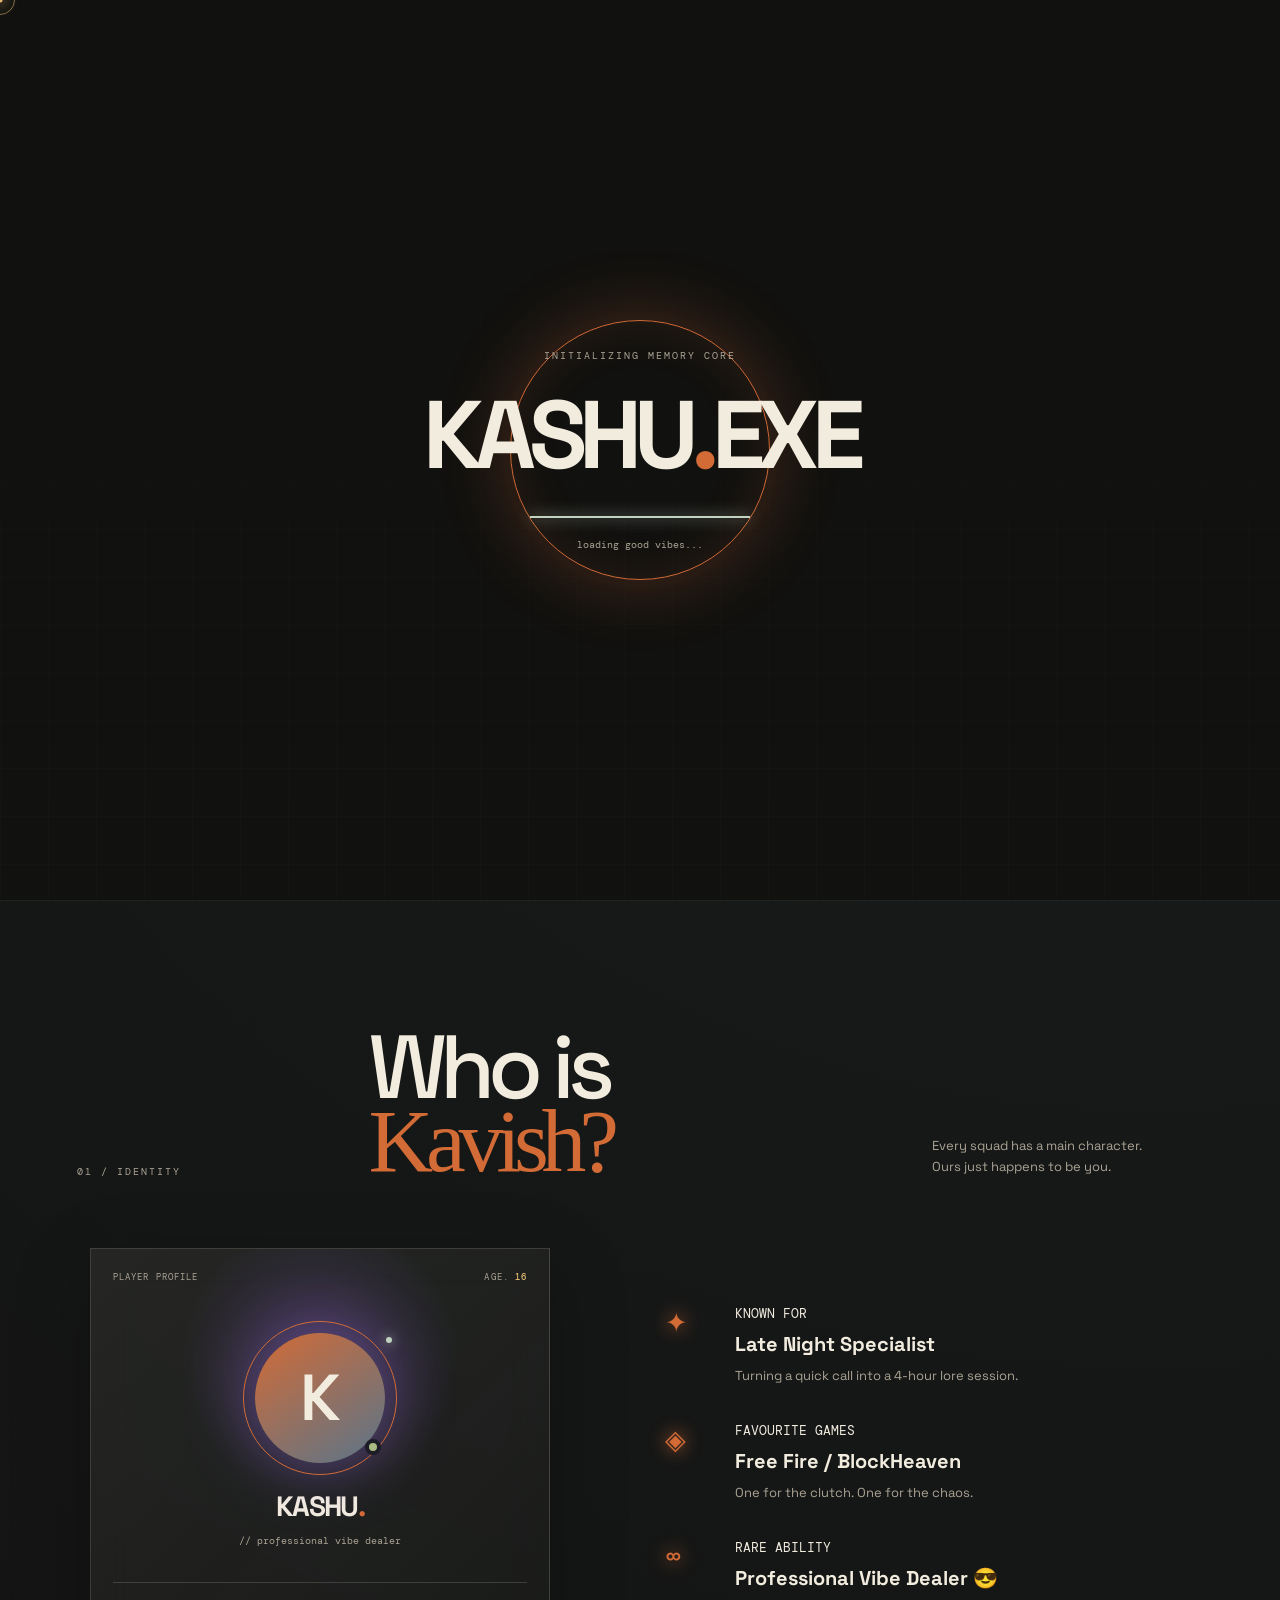
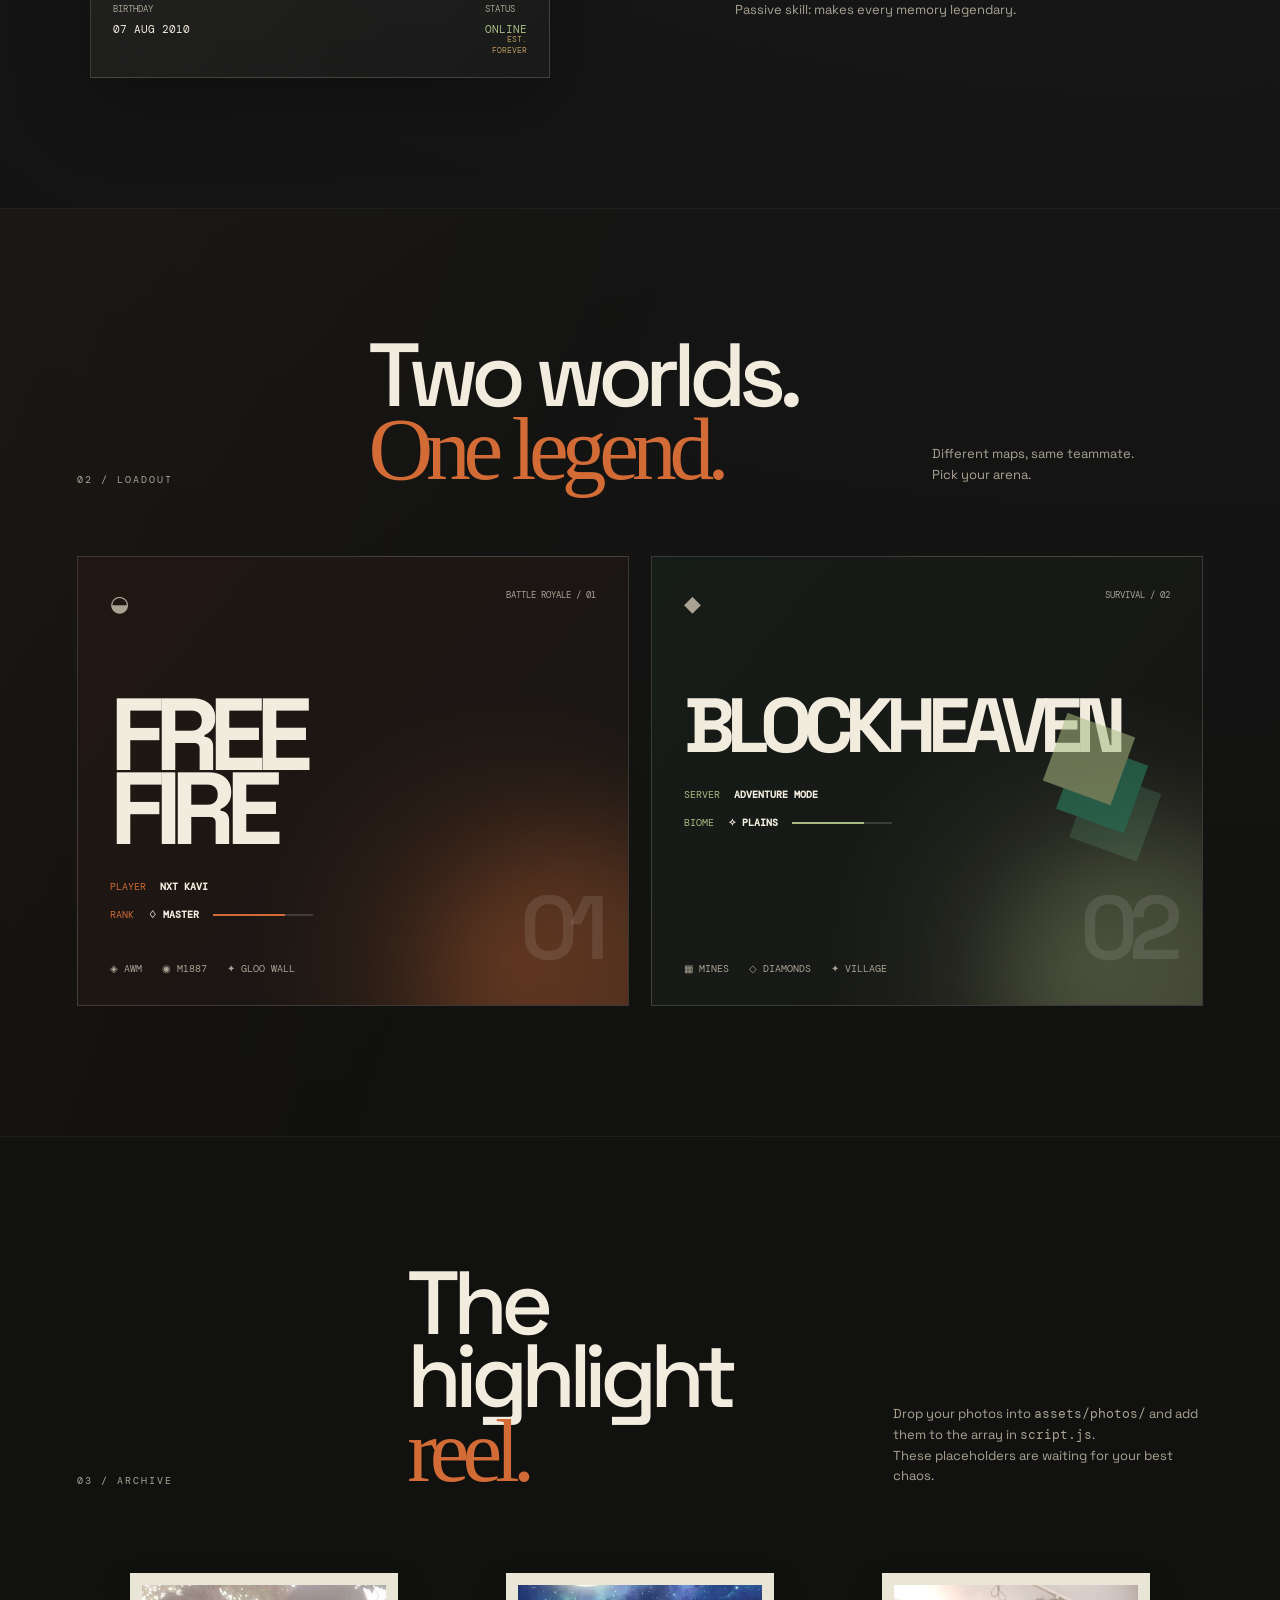
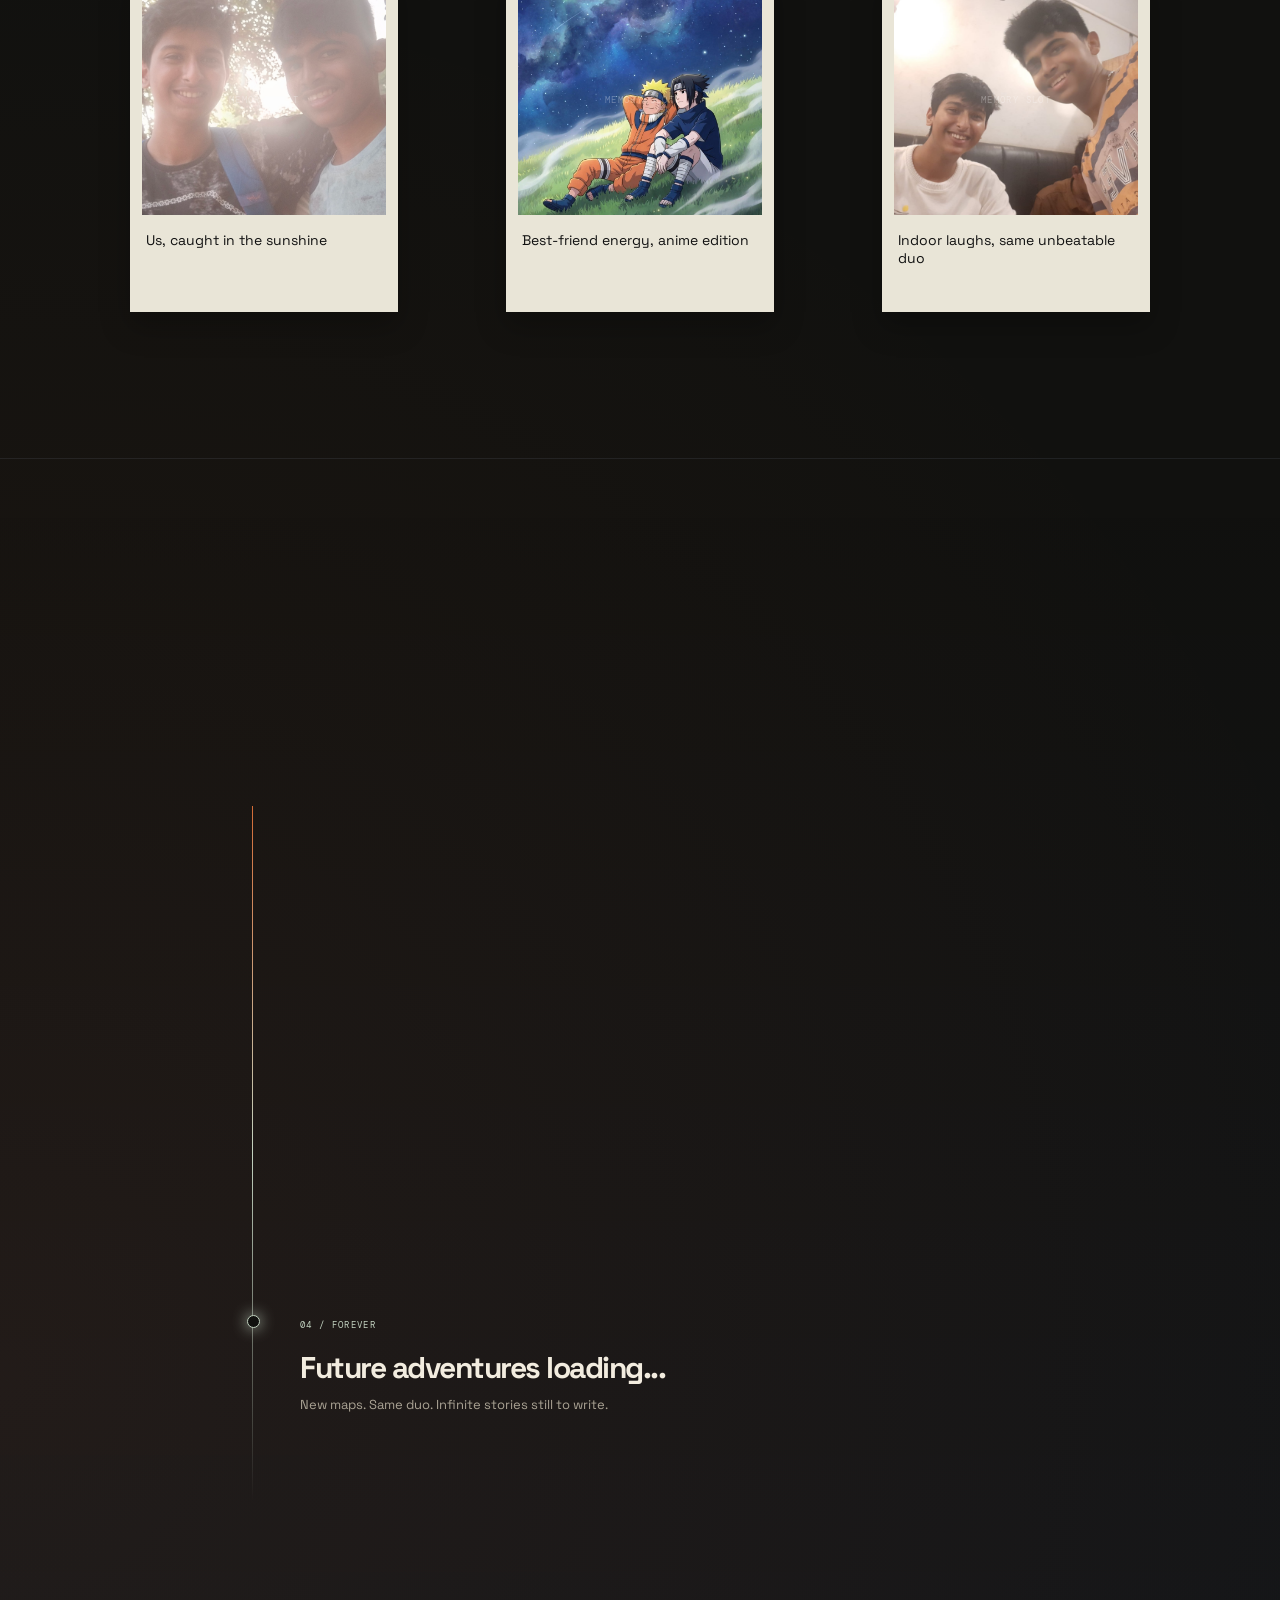
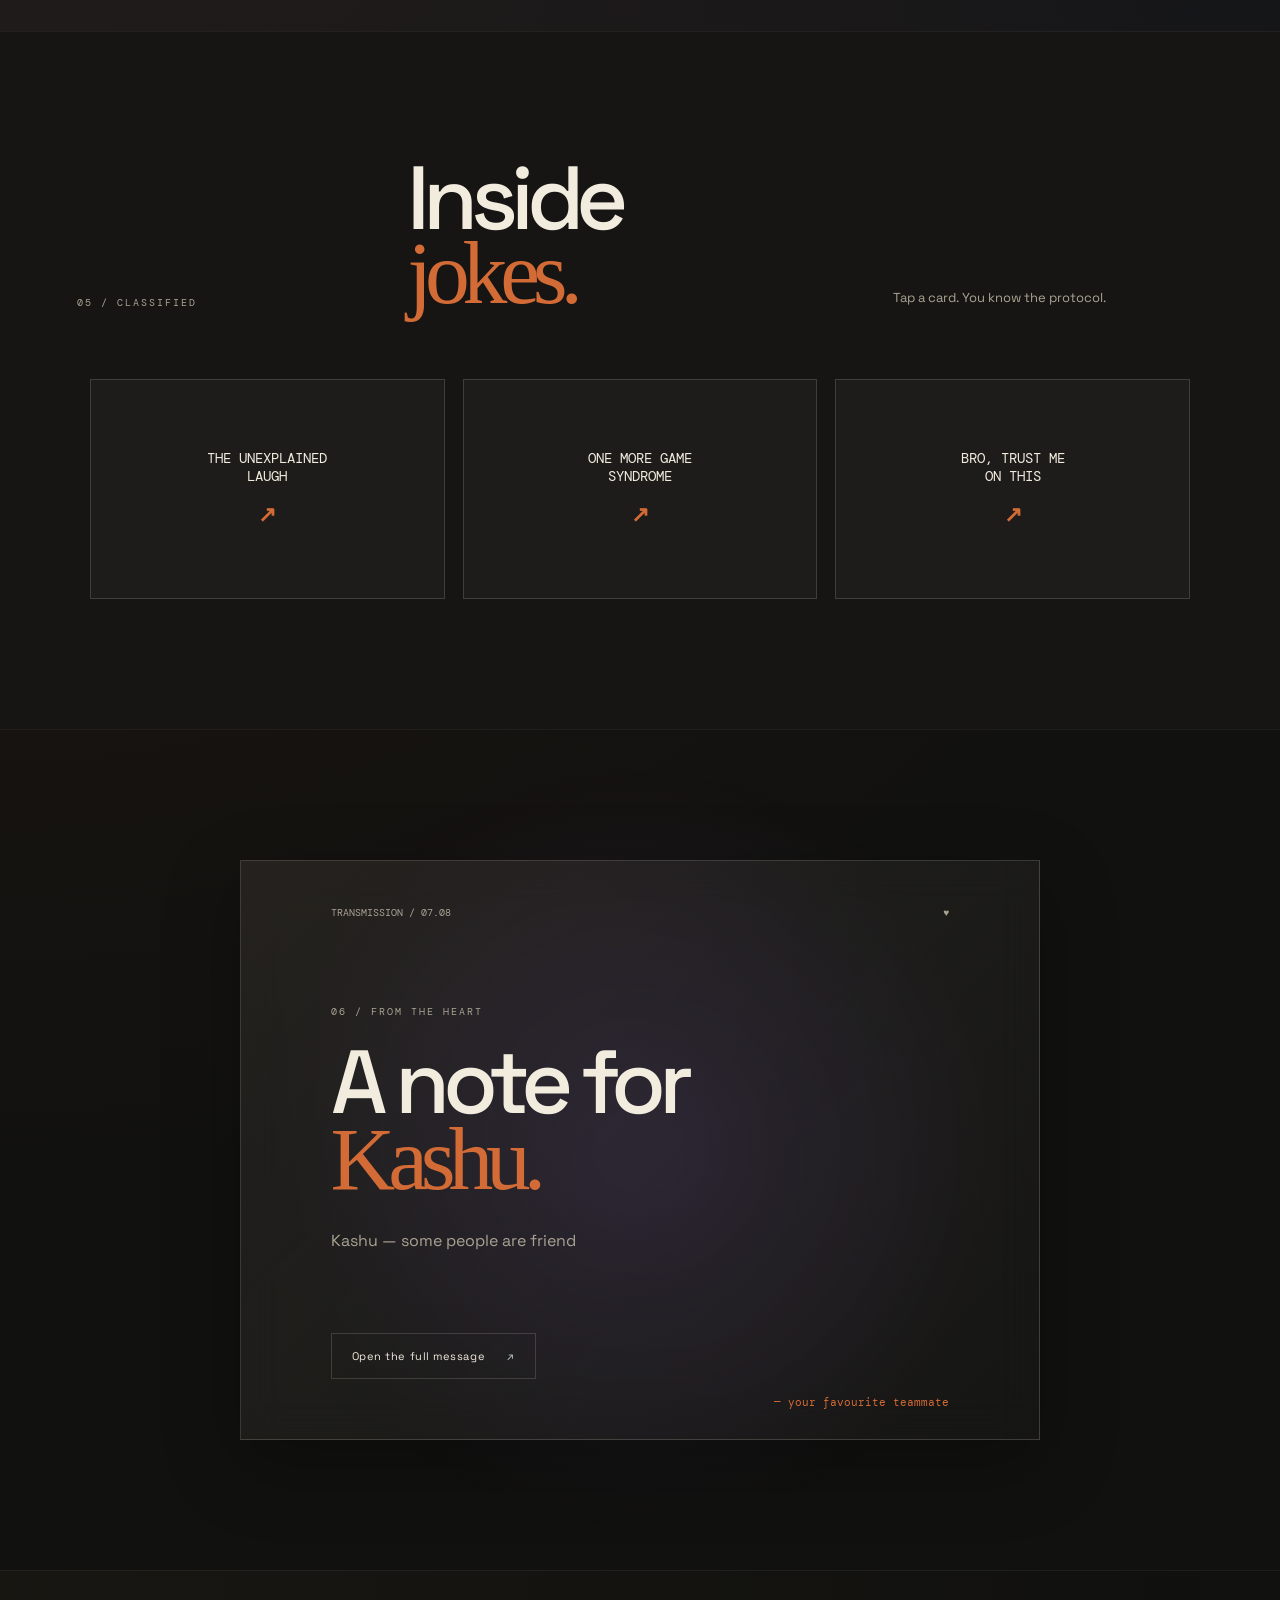
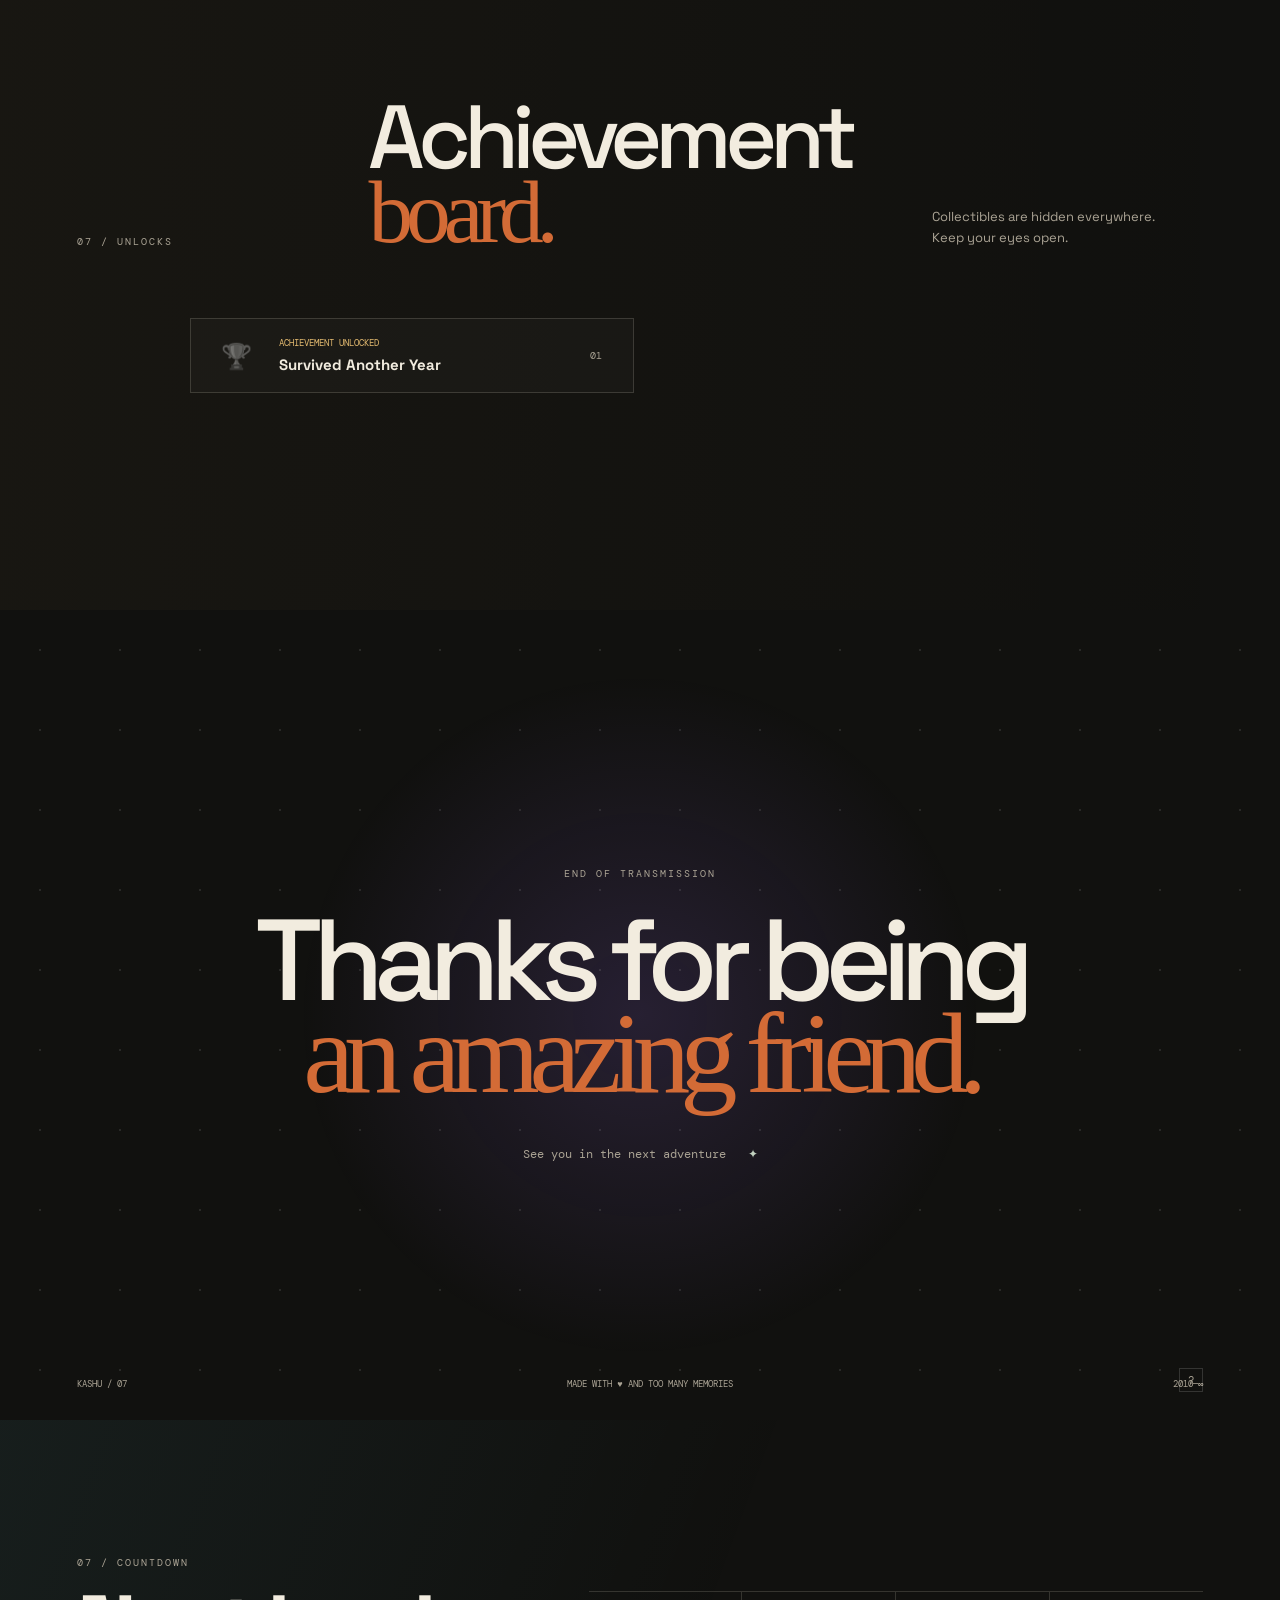
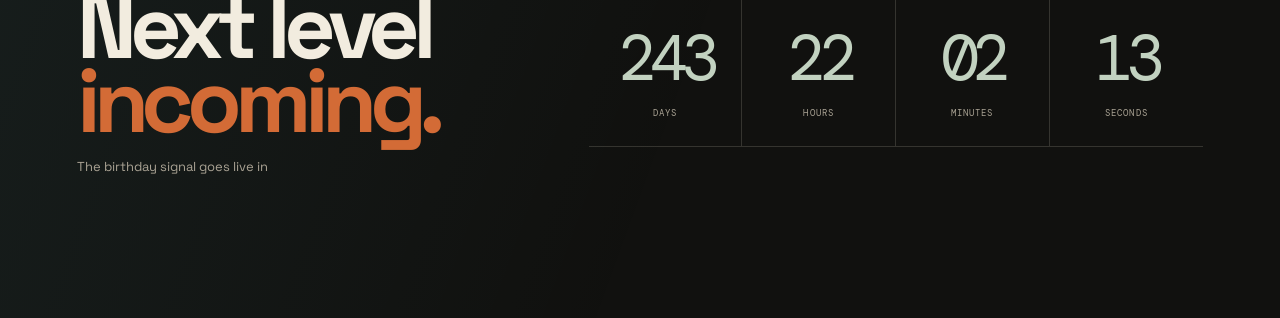
==== commit 41f53c56: "7676" ====
--- a/index.html
+++ b/index.html
@@ -69,9 +69,7 @@
 
     <section class="section wish-section section-pad" id="wish"><div class="wish-card reveal"><div class="wish-card__top"><span>TRANSMISSION / 07.08</span><span>♥</span></div><span class="section-index">06 / FROM THE HEART</span><h2>A note for<br><em>Kashu.</em></h2><p class="typewriter" id="wish-text"></p><button class="button button--ghost" id="wish-button" data-ripple>Open the full message <span>↗</span></button><div class="wish-card__signature">— your favourite teammate</div></div></section>
 
-    <section class="section arcade-section section-pad" id="arcade"><div class="section-head section-head--wide reveal"><span class="section-index">07 / BONUS ROUND</span><h2>Play the<br><em>arcade.</em></h2><p>Three tiny challenges. Infinite bragging rights.</p></div><div class="arcade-grid"><div class="arcade-card reveal"><div class="arcade-card__head"><span>CATCH THE CAKE</span><b id="cake-score">00</b></div><div class="game-window" id="cake-game"><button class="cake-target" id="cake-target">🎂</button><span class="game-hint">catch it if you can</span></div><button class="mini-button" id="cake-start">START GAME</button></div><div class="arcade-card reveal"><div class="arcade-card__head"><span>CLICK THE EMERALD</span><b id="emerald-score">00</b></div><div class="game-window game-window--emerald" id="emerald-game"><button class="emerald-target" id="emerald-target">◆</button><span class="game-hint">find the rare drop</span></div><button class="mini-button" id="emerald-start">START GAME</button></div><div class="arcade-card reveal"><div class="arcade-card__head"><span>PARTY POPPER</span><b>∞</b></div><div class="game-window fireworks-window" id="fireworks-game"><span class="firework-copy">MAKE<br>SOME<br>NOISE</span></div><button class="mini-button mini-button--hot" id="fireworks-trigger">POP OFF</button></div></div></section>
-
-    <section class="section achievement-section section-pad" id="achievements"><div class="section-head reveal"><span class="section-index">08 / UNLOCKS</span><h2>Achievement<br><em>board.</em></h2><p>Collectibles are hidden everywhere.<br>Keep your eyes open.</p></div><div class="achievement-grid"><div class="achievement reveal" data-achievement="year"><span>🏆</span><div><small>ACHIEVEMENT UNLOCKED</small><strong>Survived Another Year</strong></div><b>01</b></div><div class="achievement reveal" data-achievement="fire"><span>🔥</span><div><small>ACHIEVEMENT UNLOCKED</small><strong>Free Fire Veteran</strong></div><b>02</b></div><div class="achievement reveal" data-achievement="block"><span>◆</span><div><small>ACHIEVEMENT UNLOCKED</small><strong>BlockHeaven Explorer</strong></div><b>03</b></div><div class="achievement reveal" data-achievement="night"><span>☾</span><div><small>ACHIEVEMENT UNLOCKED</small><strong>Certified Night Owl</strong></div><b>04</b></div></div></section>
+    <section class="section achievement-section section-pad" id="achievements"><div class="section-head reveal"><span class="section-index">07 / UNLOCKS</span><h2>Achievement<br><em>board.</em></h2><p>Collectibles are hidden everywhere.<br>Keep your eyes open.</p></div><div class="achievement-grid"><div class="achievement reveal" data-achievement="year"><span>🏆</span><div><small>ACHIEVEMENT UNLOCKED</small><strong>Survived Another Year</strong></div><b>01</b></div><div class="achievement reveal" data-achievement="fire"><span>🔥</span><div><small>ACHIEVEMENT UNLOCKED</small><strong>Free Fire Veteran</strong></div><b>02</b></div><div class="achievement reveal" data-achievement="block"><span>◆</span><div><small>ACHIEVEMENT UNLOCKED</small><strong>BlockHeaven Explorer</strong></div><b>03</b></div><div class="achievement reveal" data-achievement="night"><span>☾</span><div><small>ACHIEVEMENT UNLOCKED</small><strong>Certified Night Owl</strong></div><b>04</b></div></div></section>
 
     <section class="finale section-pad"><div class="finale__stars"></div><p class="kicker reveal">END OF TRANSMISSION</p><h2 class="reveal">Thanks for being<br><em>an amazing friend.</em></h2><p class="finale__sub reveal">See you in the next adventure <span>✦</span></p><button class="secret-button" id="secret-button" aria-label="Secret button">?</button><div class="finale__footer"><span>KASHU / 07</span><span>MADE WITH ♥ AND TOO MANY MEMORIES</span><span>2010—∞</span></div></section>
     <section class="countdown-section section-pad" id="countdown"><div class="countdown-copy reveal"><span class="section-index">07 / COUNTDOWN</span><h2>Next level<br><em>incoming.</em></h2><p>The birthday signal goes live in</p></div><div class="countdown-grid reveal"><div><strong id="count-days">00</strong><span>DAYS</span></div><div><strong id="count-hours">00</strong><span>HOURS</span></div><div><strong id="count-minutes">00</strong><span>MINUTES</span></div><div><strong id="count-seconds">00</strong><span>SECONDS</span></div></div></section>
--- a/style.css
+++ b/style.css
@@ -1,5 +1,5 @@
 :root{--bg:#08090e;--panel:#11131b;--panel-2:#171a24;--line:rgba(255,255,255,.12);--text:#f4f3ef;--muted:#898c9b;--purple:#a676ff;--blue:#618bff;--cyan:#72e9f5;--green:#7ce6b0;--gold:#ffc875;--orange:#ff753d;--mono:'DM Mono',monospace;--display:'Space Grotesk',sans-serif;--shadow:0 24px 80px rgba(0,0,0,.4)}
-*{box-sizing:border-box}html{scroll-behavior:smooth}body{margin:0;background:var(--bg);color:var(--text);font-family:var(--display);overflow-x:hidden}body.bro-active{filter:hue-rotate(95deg) saturate(1.4)}button,a{font:inherit;color:inherit}button{cursor:pointer}a{text-decoration:none}.accent{color:var(--purple)}em{font-style:normal;color:var(--purple)}.mono,code,.section-index,.eyebrow,.kicker,.hero__meta,.loader__copy small,.site-nav,.timeline-item__date,.fact small,.profile-card__top,.game-card__top,.guild,.rank,.weapons,.toast small,.finale__footer{font-family:var(--mono)}.section-pad{padding:130px max(6vw,32px);position:relative}.noise{position:fixed;inset:0;pointer-events:none;z-index:20;opacity:.04;background-image:url("data:image/svg+xml,%3Csvg viewBox='0 0 200 200' xmlns='http://www.w3.org/2000/svg'%3E%3Cfilter id='n'%3E%3CfeTurbulence type='fractalNoise' baseFrequency='.9' numOctaves='4' stitchTiles='stitch'/%3E%3C/filter%3E%3Crect width='100%25' height='100%25' filter='url(%23n)' opacity='.5'/%3E%3C/svg%3E")}.loader{position:fixed;inset:0;background:#08090e;z-index:100;display:grid;place-items:center;transition:opacity .8s,visibility .8s}.loader.is-done{opacity:0;visibility:hidden}.loader__grid{position:absolute;inset:0;opacity:.28;background-image:linear-gradient(rgba(114,233,245,.08) 1px,transparent 1px),linear-gradient(90deg,rgba(114,233,245,.08) 1px,transparent 1px);background-size:48px 48px;mask-image:linear-gradient(transparent,#000)}.loader__orb{width:260px;height:260px;border:1px solid var(--purple);border-radius:50%;box-shadow:0 0 100px var(--purple),inset 0 0 70px rgba(166,118,255,.3);animation:orb 3s ease-in-out infinite;position:absolute}.loader__copy{position:relative;text-align:center;display:grid;gap:12px}.loader__copy strong{font-size:clamp(2rem,8vw,6rem);letter-spacing:-.08em}.eyebrow,.kicker,.section-index{font-size:10px;letter-spacing:.2em;color:var(--muted)}.loader__bar{height:2px;background:var(--line);width:220px;margin:8px auto}.loader__bar i{height:100%;display:block;background:var(--cyan);width:0;animation:load 2.8s ease forwards;box-shadow:0 0 14px var(--cyan)}.loader__copy small{font-size:10px;color:var(--muted)}#ambient-canvas{position:fixed;inset:0;z-index:-1;pointer-events:none}.scroll-progress{position:fixed;left:0;top:0;height:2px;width:0;background:linear-gradient(90deg,var(--purple),var(--cyan));z-index:90;box-shadow:0 0 18px var(--cyan)}.site-nav{position:fixed;z-index:50;top:0;width:100%;display:flex;align-items:center;justify-content:space-between;padding:24px max(6vw,32px);font-size:10px;letter-spacing:.12em;transition:.35s}.site-nav.scrolled{background:rgba(8,9,14,.75);backdrop-filter:blur(16px);border-bottom:1px solid var(--line)}.brand{display:flex;align-items:center;gap:10px;font-weight:500}.brand__mark{display:grid;place-items:center;width:25px;height:25px;border:1px solid var(--purple);color:var(--purple);transform:rotate(45deg)}.brand__mark::first-letter{transform:rotate(-45deg)}.site-nav nav{display:flex;gap:28px;color:var(--muted)}.site-nav nav a{transition:.3s}.site-nav nav a:hover{color:var(--text)}.icon-button{border:0;background:transparent;color:var(--cyan);display:flex;align-items:center;gap:8px}.sound-bars{display:flex;align-items:center;gap:2px;height:12px}.sound-bars b{display:block;width:2px;height:5px;background:var(--cyan);animation:sound .8s ease-in-out infinite alternate}.sound-bars b:nth-child(2){height:10px;animation-delay:.2s}.sound-bars b:nth-child(3){height:7px;animation-delay:.4s}.hero{min-height:100svh;display:grid;align-content:center;overflow:hidden}.hero__aurora{position:absolute;width:60vw;height:60vw;border-radius:50%;filter:blur(100px);opacity:.18;pointer-events:none}.hero__aurora--one{background:var(--purple);top:-30%;right:-18%;animation:drift 12s ease-in-out infinite}.hero__aurora--two{background:var(--cyan);bottom:-50%;left:-20%;animation:drift 16s ease-in-out infinite reverse}.hero__meta{display:flex;gap:12px;align-items:center;font-size:9px;color:var(--muted);position:absolute;top:125px}.status-dot{width:6px;height:6px;border-radius:50%;background:var(--green);box-shadow:0 0 12px var(--green)}.meta-line{width:55px;height:1px;background:var(--line)}.hero__content{position:relative;z-index:1}.hero__title{font-size:clamp(4rem,14.5vw,13rem);line-height:.78;letter-spacing:-.1em;margin:22px 0 55px;display:flex;flex-direction:column;font-weight:600}.hero__title--outline{-webkit-text-stroke:1px rgba(255,255,255,.65);color:transparent}.hero__title--name{color:var(--purple);text-shadow:0 0 60px rgba(166,118,255,.35)}.hero__footer{display:flex;align-items:center;gap:38px}.hero__footer p{font-family:var(--mono);font-size:12px;letter-spacing:.1em;margin:0}.hero__footer p span{color:var(--purple);padding:0 8px}.hero__sub{color:var(--muted)!important;font-family:var(--display)!important;letter-spacing:0!important}.heart{color:#ff6685!important;padding:0!important}.button{position:relative;border:1px solid var(--line);padding:15px 20px;background:transparent;letter-spacing:.05em;font-size:11px;overflow:hidden;transition:.3s}.button span{margin-left:35px;color:var(--cyan)}.button--primary{background:var(--text);color:#08090e;border-color:var(--text)}.button--primary:hover{background:var(--cyan);box-shadow:0 0 34px rgba(114,233,245,.35)}.button--ghost:hover{border-color:var(--purple);color:var(--purple);box-shadow:0 0 25px rgba(166,118,255,.2)}.hero__side-note{position:absolute;right:6vw;bottom:55px;display:flex;align-items:center;gap:15px;writing-mode:vertical-rl;font:10px var(--mono);letter-spacing:.15em;color:var(--muted)}.hero__side-note i{height:70px;width:1px;background:linear-gradient(var(--purple),transparent)}.hero__coords{position:absolute;bottom:48px;left:6vw;color:var(--muted);font:9px/1.8 var(--mono)}.section{border-top:1px solid rgba(255,255,255,.05)}.section-head{display:grid;grid-template-columns:1fr 2fr 1fr;align-items:end;gap:20px;margin-bottom:70px}.section-head h2{font-size:clamp(3rem,7vw,7rem);line-height:.82;letter-spacing:-.08em;margin:0}.section-head p{font-size:13px;line-height:1.6;color:var(--muted);margin:0}.section-head--wide{grid-template-columns:1fr 1.5fr 1fr}.profile-layout{display:grid;grid-template-columns:minmax(300px,460px) 1fr;gap:9vw;align-items:center;max-width:1100px;margin:auto}.glass-card{background:linear-gradient(135deg,rgba(255,255,255,.08),rgba(255,255,255,.025));border:1px solid var(--line);backdrop-filter:blur(20px);box-shadow:var(--shadow)}.profile-card{position:relative;padding:22px;min-height:430px;overflow:hidden}.profile-card::before{content:"";position:absolute;inset:0;background:radial-gradient(circle at 50% 25%,rgba(166,118,255,.22),transparent 35%);pointer-events:none}.profile-card__top{display:flex;justify-content:space-between;color:var(--muted);font-size:9px;letter-spacing:.12em}.avatar{position:relative;margin:50px auto 25px;width:130px;height:130px;border-radius:50%;display:grid;place-items:center;background:linear-gradient(145deg,var(--purple),var(--blue));font-size:65px;font-weight:600;box-shadow:0 0 70px rgba(166,118,255,.45)}.avatar__ring{position:absolute;inset:-12px;border:1px solid var(--purple);border-radius:50%;animation:spin 14s linear infinite}.avatar__ring::after{content:"";position:absolute;top:15px;right:4px;width:6px;height:6px;border-radius:50%;background:var(--cyan);box-shadow:0 0 12px var(--cyan)}.avatar__status{position:absolute;right:4px;bottom:8px;width:16px;height:16px;border-radius:50%;border:4px solid #1c1d27;background:var(--green)}.profile-card h3{text-align:center;font-size:28px;letter-spacing:-.06em;margin:0}.profile-card>.mono{text-align:center;font-size:10px;color:var(--muted)}.profile-card__stats{display:flex;justify-content:space-between;border-top:1px solid var(--line);margin-top:35px;padding-top:20px}.profile-card__stats div{display:grid;gap:7px}.profile-card small{font:9px var(--mono);color:var(--muted)}.profile-card strong{font:11px var(--mono)}.green{color:var(--green)}.profile-card__stamp{position:absolute;bottom:22px;right:22px;font:8px/1.3 var(--mono);text-align:right;color:var(--gold);opacity:.8}.profile-facts{display:grid;gap:35px}.fact{display:grid;grid-template-columns:48px 1fr;gap:22px;align-items:start}.fact__icon{font-size:27px;color:var(--purple);text-shadow:0 0 18px var(--purple)}.fact div{display:grid;gap:9px}.fact strong{font-size:20px}.fact p{color:var(--muted);font-size:13px;margin:0;line-height:1.6}.section--fire{background:linear-gradient(110deg,rgba(255,117,61,.04),transparent 45%)}.game-grid{display:grid;grid-template-columns:1fr 1fr;gap:22px;max-width:1200px;margin:auto}.game-card{min-height:450px;padding:32px;position:relative;overflow:hidden;border:1px solid rgba(255,255,255,.14);transition:.5s}.game-card:hover{transform:translateY(-8px);border-color:currentColor}.game-card--fire{color:var(--orange);background:radial-gradient(circle at 80% 90%,rgba(255,117,61,.25),transparent 45%),linear-gradient(130deg,#1a1111,#11131b)}.game-card--block{color:var(--green);background:radial-gradient(circle at 80% 90%,rgba(124,230,176,.18),transparent 45%),linear-gradient(130deg,#101b18,#11131b)}.game-card__glow{position:absolute;width:300px;height:300px;border-radius:50%;filter:blur(50px);opacity:.25;right:-100px;bottom:-130px;background:currentColor}.game-card__top{display:flex;justify-content:space-between;position:relative;color:var(--muted);font-size:9px}.game-icon{color:currentColor;font-size:22px}.game-card h3{font-size:clamp(3.2rem,8vw,8rem);line-height:.72;letter-spacing:-.1em;color:var(--text);margin:80px 0 35px;position:relative}.game-card h3 b,.game-card--block h3 span{color:currentColor}.game-card--block h3{font-size:clamp(2.7rem,6vw,6rem)}.guild,.rank,.weapons{font-size:10px;display:flex;align-items:center;gap:14px;position:relative}.guild strong,.rank strong{color:var(--text)}.rank{margin-top:15px}.rank i{height:2px;display:block;background:rgba(255,255,255,.15);width:100px}.rank i b{display:block;width:72%;height:100%;background:currentColor}.weapons{position:absolute;bottom:30px;color:var(--muted);gap:20px}.game-card__number{position:absolute;right:28px;bottom:20px;color:rgba(255,255,255,.1);font-size:90px;font-weight:600;letter-spacing:-.1em}.pixel-cube{position:absolute;right:14%;top:37%;width:72px;height:72px;background:var(--green);box-shadow:22px 22px 0 #2b8767,44px 44px 0 rgba(124,230,176,.25);transform:rotate(20deg);opacity:.55}.memory-grid{display:grid;grid-template-columns:repeat(3,1fr);gap:28px;max-width:1100px;margin:auto}.memory-card{background:#e9e5d7;color:#111;padding:12px 12px 45px;transform:rotate(var(--rotate));box-shadow:0 16px 35px #0008;cursor:pointer;transition:.4s}.memory-card:hover{transform:rotate(0) scale(1.04);z-index:2}.memory-card__image{height:230px;display:grid;place-items:center;background:linear-gradient(135deg,#27263a,#141923);color:var(--purple);font-size:40px;position:relative;overflow:hidden}.memory-card__image::after{content:"MEMORY SLOT";font:9px var(--mono);position:absolute;color:rgba(255,255,255,.3);letter-spacing:.15em}.memory-card figcaption{padding:16px 4px 0;font-size:14px}.memory-card figcaption small{display:block;font:9px var(--mono);opacity:.55;margin-bottom:8px}.timeline-section{background:linear-gradient(180deg,transparent,rgba(97,139,255,.04))}.timeline{max-width:800px;margin:auto;position:relative;padding:0 0 20px}.timeline__line{position:absolute;left:12px;top:0;bottom:0;width:1px;background:linear-gradient(var(--purple),var(--cyan),transparent)}.timeline-item{position:relative;margin:0 0 65px;padding-left:60px}.timeline-item::before{content:"";position:absolute;left:7px;top:3px;width:11px;height:11px;border-radius:50%;background:var(--bg);border:1px solid var(--cyan);box-shadow:0 0 15px var(--cyan)}.timeline-item__date{font-size:9px;color:var(--cyan);letter-spacing:.15em}.timeline-item h3{font-size:30px;letter-spacing:-.05em;margin:15px 0 8px}.timeline-item p{color:var(--muted);font-size:13px;max-width:500px;line-height:1.6;margin:0}.section--jokes{background:#0d0b14}.joke-grid{display:grid;grid-template-columns:repeat(3,1fr);gap:18px;max-width:1100px;margin:auto}.joke-card{height:220px;background:transparent;border:0;perspective:1000px;padding:0;position:relative;color:var(--text)}.joke-front,.joke-back{position:absolute;inset:0;display:grid;place-items:center;align-content:center;gap:15px;padding:25px;border:1px solid var(--line);font:14px var(--mono);text-align:center;transition:transform .7s,opacity .4s;backface-visibility:hidden;background:rgba(255,255,255,.03)}.joke-front b{color:var(--purple);font-size:22px}.joke-back{transform:rotateY(180deg);color:var(--muted);font:13px/1.6 var(--display)}.joke-back strong{color:var(--gold)}.joke-card.flipped .joke-front{transform:rotateY(180deg)}.joke-card.flipped .joke-back{transform:rotateY(360deg)}.wish-section{background:radial-gradient(circle at 50% 50%,rgba(166,118,255,.12),transparent 50%)}.wish-card{max-width:800px;margin:auto;border:1px solid var(--line);padding:45px 7vw 60px;background:rgba(255,255,255,.035);backdrop-filter:blur(20px);position:relative}.wish-card__top{display:flex;justify-content:space-between;color:var(--muted);font:10px var(--mono);margin-bottom:80px}.wish-card h2{font-size:clamp(3rem,7vw,6rem);line-height:.85;letter-spacing:-.08em;margin:24px 0 30px}.typewriter{min-height:90px;max-width:620px;color:var(--muted);font-size:16px;line-height:1.8}.wish-card__signature{position:absolute;right:7vw;bottom:30px;color:var(--purple);font:11px var(--mono)}.arcade-grid{display:grid;grid-template-columns:repeat(3,1fr);gap:18px;max-width:1200px;margin:auto}.arcade-card{border:1px solid var(--line);padding:15px;background:rgba(255,255,255,.025)}.arcade-card__head{display:flex;justify-content:space-between;font:10px var(--mono);padding:8px 2px 15px;color:var(--muted)}.arcade-card__head b{color:var(--cyan)}.game-window{height:170px;background:radial-gradient(circle at center,rgba(166,118,255,.13),transparent 60%),#090a10;border:1px solid rgba(255,255,255,.08);position:relative;overflow:hidden}.game-window--emerald{background:radial-gradient(circle at center,rgba(124,230,176,.13),transparent 60%),#090a10}.game-hint{position:absolute;inset:0;display:grid;place-items:center;font:10px var(--mono);color:var(--muted);opacity:.6}.cake-target,.emerald-target{position:absolute;border:0;background:none;font-size:32px;display:none;z-index:1;filter:drop-shadow(0 0 12px var(--gold))}.emerald-target{color:var(--green);font-size:34px;text-shadow:0 0 17px var(--green)}.mini-button{width:100%;margin-top:12px;padding:11px;background:transparent;border:1px solid var(--line);color:var(--muted);font:10px var(--mono);transition:.3s}.mini-button:hover,.mini-button--hot{border-color:var(--cyan);color:var(--cyan)}.mini-button--hot:hover{border-color:var(--orange);color:var(--orange);box-shadow:0 0 20px rgba(255,117,61,.25)}.fireworks-window{display:grid;place-items:center}.firework-copy{font-size:28px;line-height:.8;letter-spacing:-.08em;color:var(--orange);text-align:center;opacity:.8}.achievement-section{background:linear-gradient(90deg,rgba(255,200,117,.03),transparent)}.achievement-grid{display:grid;grid-template-columns:1fr 1fr;gap:12px;max-width:900px;margin:auto}.achievement{display:grid;grid-template-columns:55px 1fr 25px;align-items:center;gap:15px;border:1px solid var(--line);padding:18px;background:rgba(255,255,255,.025)}.achievement>span{font-size:25px;text-align:center;filter:grayscale(1);opacity:.4;transition:.5s}.achievement.is-unlocked>span{filter:none;opacity:1;text-shadow:0 0 20px var(--gold)}.achievement div{display:grid;gap:6px}.achievement small{font:9px var(--mono);color:var(--gold)}.achievement strong{font-size:15px}.achievement>b{font:10px var(--mono);color:var(--muted)}.finale{min-height:90svh;display:grid;place-content:center;text-align:center;overflow:hidden;background:radial-gradient(circle at 50% 50%,rgba(166,118,255,.15),transparent 45%)}.finale h2{font-size:clamp(3.5rem,9vw,9rem);line-height:.8;letter-spacing:-.09em;margin:25px 0 35px}.finale__sub{font:12px var(--mono);color:var(--muted)}.finale__sub span{color:var(--cyan);margin-left:15px}.finale__footer{position:absolute;bottom:30px;left:6vw;right:6vw;display:flex;justify-content:space-between;color:var(--muted);font-size:9px}.secret-button{position:absolute;bottom:28px;right:6vw;width:24px;height:24px;background:transparent;border:1px solid rgba(255,255,255,.15);color:var(--muted);font:11px var(--mono);z-index:2}.finale__stars{position:absolute;inset:0;background-image:radial-gradient(#fff 1px,transparent 1px);background-size:80px 80px;opacity:.1;animation:stars 20s linear infinite}.cursor-dot,.cursor-ring{position:fixed;pointer-events:none;z-index:110;transform:translate(-50%,-50%);border-radius:50%;display:none}.cursor-dot{width:5px;height:5px;background:var(--cyan);box-shadow:0 0 15px 4px var(--cyan)}.cursor-ring{width:30px;height:30px;border:1px solid rgba(114,233,245,.5);transition:width .2s,height .2s,background .2s}.cursor-ring.hover{width:60px;height:60px;background:rgba(114,233,245,.08);border-color:var(--purple)}.toast{position:fixed;right:25px;bottom:25px;z-index:80;display:flex;align-items:center;gap:12px;background:rgba(20,22,31,.9);border:1px solid var(--gold);padding:14px 18px;transform:translateX(150%);transition:.5s;box-shadow:0 0 25px rgba(255,200,117,.15)}.toast.show{transform:none}.toast__icon{color:var(--gold)}.toast div{display:grid;gap:4px}.toast small{font-size:8px;color:var(--gold)}.toast strong{font-size:12px}.lightbox,.bro-mode{position:fixed;inset:0;z-index:120;display:none;place-items:center;background:rgba(8,9,14,.92);backdrop-filter:blur(18px)}.lightbox.is-open,.bro-mode.is-open{display:grid}.lightbox img{max-width:min(82vw,800px);max-height:75vh;object-fit:contain;border:12px solid #e9e5d7}.lightbox p{position:absolute;bottom:8%;color:var(--muted)}.lightbox__close{position:absolute;right:30px;top:25px;background:none;border:0;color:var(--text);font-size:35px}.bro-mode{text-align:center;overflow:hidden}.bro-mode h2{font-size:clamp(4rem,12vw,10rem);line-height:.75;letter-spacing:-.1em;margin:25px 0;color:var(--green);text-shadow:8px 8px 0 #ff4cd8}.bro-mode p{font:13px var(--mono);color:var(--muted);margin-bottom:30px}.bro-mode__emoji{font-size:clamp(3rem,8vw,7rem);margin-top:50px;animation:wiggle .25s infinite alternate}.bro-mode__scanlines{position:absolute;inset:0;pointer-events:none;background:repeating-linear-gradient(0deg,transparent 0 3px,rgba(255,255,255,.04) 4px);mix-blend-mode:screen}.back-top{position:fixed;bottom:25px;left:25px;z-index:40;width:38px;height:38px;background:rgba(17,19,27,.8);border:1px solid var(--line);color:var(--cyan);opacity:0;transition:.3s}.back-top.show{opacity:1}.reveal{opacity:0;transform:translateY(28px);transition:opacity .9s ease,transform .9s ease}.reveal.visible{opacity:1;transform:none}.tilt-card{transform-style:preserve-3d}
+*{box-sizing:border-box}html{scroll-behavior:smooth}body{margin:0;background:var(--bg);color:var(--text);font-family:var(--display);overflow-x:hidden}body.bro-active{filter:hue-rotate(95deg) saturate(1.4)}button,a{font:inherit;color:inherit}button{cursor:pointer}a{text-decoration:none}.accent{color:var(--purple)}em{font-style:normal;color:var(--purple)}.mono,code,.section-index,.eyebrow,.kicker,.hero__meta,.loader__copy small,.site-nav,.timeline-item__date,.fact small,.profile-card__top,.game-card__top,.guild,.rank,.weapons,.toast small,.finale__footer{font-family:var(--mono)}.section-pad{padding:130px max(6vw,32px);position:relative}.noise{position:fixed;inset:0;pointer-events:none;z-index:20;opacity:.04;background-image:url("data:image/svg+xml,%3Csvg viewBox='0 0 200 200' xmlns='http://www.w3.org/2000/svg'%3E%3Cfilter id='n'%3E%3CfeTurbulence type='fractalNoise' baseFrequency='.9' numOctaves='4' stitchTiles='stitch'/%3E%3C/filter%3E%3Crect width='100%25' height='100%25' filter='url(%23n)' opacity='.5'/%3E%3C/svg%3E")}.loader{position:fixed;inset:0;background:#08090e;z-index:100;display:grid;place-items:center;transition:opacity .8s,visibility .8s}.loader.is-done{opacity:0;visibility:hidden}.loader__grid{position:absolute;inset:0;opacity:.28;background-image:linear-gradient(rgba(114,233,245,.08) 1px,transparent 1px),linear-gradient(90deg,rgba(114,233,245,.08) 1px,transparent 1px);background-size:48px 48px;mask-image:linear-gradient(transparent,#000)}.loader__orb{width:260px;height:260px;border:1px solid var(--purple);border-radius:50%;box-shadow:0 0 100px var(--purple),inset 0 0 70px rgba(166,118,255,.3);animation:orb 3s ease-in-out infinite;position:absolute}.loader__copy{position:relative;text-align:center;display:grid;gap:12px}.loader__copy strong{font-size:clamp(2rem,8vw,6rem);letter-spacing:-.08em}.eyebrow,.kicker,.section-index{font-size:10px;letter-spacing:.2em;color:var(--muted)}.loader__bar{height:2px;background:var(--line);width:220px;margin:8px auto}.loader__bar i{height:100%;display:block;background:var(--cyan);width:0;animation:load 2.8s ease forwards;box-shadow:0 0 14px var(--cyan)}.loader__copy small{font-size:10px;color:var(--muted)}#ambient-canvas{position:fixed;inset:0;z-index:-1;pointer-events:none}.scroll-progress{position:fixed;left:0;top:0;height:2px;width:0;background:linear-gradient(90deg,var(--purple),var(--cyan));z-index:90;box-shadow:0 0 18px var(--cyan)}.site-nav{position:fixed;z-index:50;top:0;width:100%;display:flex;align-items:center;justify-content:space-between;padding:24px max(6vw,32px);font-size:10px;letter-spacing:.12em;transition:.35s}.site-nav.scrolled{background:rgba(8,9,14,.75);backdrop-filter:blur(16px);border-bottom:1px solid var(--line)}.brand{display:flex;align-items:center;gap:10px;font-weight:500}.brand__mark{display:grid;place-items:center;width:25px;height:25px;border:1px solid var(--purple);color:var(--purple);transform:rotate(45deg)}.brand__mark::first-letter{transform:rotate(-45deg)}.site-nav nav{display:flex;gap:28px;color:var(--muted)}.site-nav nav a{transition:.3s}.site-nav nav a:hover{color:var(--text)}.icon-button{border:0;background:transparent;color:var(--cyan);display:flex;align-items:center;gap:8px}.sound-bars{display:flex;align-items:center;gap:2px;height:12px}.sound-bars b{display:block;width:2px;height:5px;background:var(--cyan);animation:sound .8s ease-in-out infinite alternate}.sound-bars b:nth-child(2){height:10px;animation-delay:.2s}.sound-bars b:nth-child(3){height:7px;animation-delay:.4s}.hero{min-height:100svh;display:grid;align-content:center;overflow:hidden}.hero__aurora{position:absolute;width:60vw;height:60vw;border-radius:50%;filter:blur(100px);opacity:.18;pointer-events:none}.hero__aurora--one{background:var(--purple);top:-30%;right:-18%;animation:drift 12s ease-in-out infinite}.hero__aurora--two{background:var(--cyan);bottom:-50%;left:-20%;animation:drift 16s ease-in-out infinite reverse}.hero__meta{display:flex;gap:12px;align-items:center;font-size:9px;color:var(--muted);position:absolute;top:125px}.status-dot{width:6px;height:6px;border-radius:50%;background:var(--green);box-shadow:0 0 12px var(--green)}.meta-line{width:55px;height:1px;background:var(--line)}.hero__content{position:relative;z-index:1}.hero__title{font-size:clamp(4rem,14.5vw,13rem);line-height:.78;letter-spacing:-.1em;margin:22px 0 55px;display:flex;flex-direction:column;font-weight:600}.hero__title--outline{-webkit-text-stroke:1px rgba(255,255,255,.65);color:transparent}.hero__title--name{color:var(--purple);text-shadow:0 0 60px rgba(166,118,255,.35)}.hero__footer{display:flex;align-items:center;gap:38px}.hero__footer p{font-family:var(--mono);font-size:12px;letter-spacing:.1em;margin:0}.hero__footer p span{color:var(--purple);padding:0 8px}.hero__sub{color:var(--muted)!important;font-family:var(--display)!important;letter-spacing:0!important}.heart{color:#ff6685!important;padding:0!important}.button{position:relative;border:1px solid var(--line);padding:15px 20px;background:transparent;letter-spacing:.05em;font-size:11px;overflow:hidden;transition:.3s}.button span{margin-left:35px;color:var(--cyan)}.button--primary{background:var(--text);color:#08090e;border-color:var(--text)}.button--primary:hover{background:var(--cyan);box-shadow:0 0 34px rgba(114,233,245,.35)}.button--ghost:hover{border-color:var(--purple);color:var(--purple);box-shadow:0 0 25px rgba(166,118,255,.2)}.hero__side-note{position:absolute;right:6vw;bottom:55px;display:flex;align-items:center;gap:15px;writing-mode:vertical-rl;font:10px var(--mono);letter-spacing:.15em;color:var(--muted)}.hero__side-note i{height:70px;width:1px;background:linear-gradient(var(--purple),transparent)}.hero__coords{position:absolute;bottom:48px;left:6vw;color:var(--muted);font:9px/1.8 var(--mono)}.section{border-top:1px solid rgba(255,255,255,.05)}.section-head{display:grid;grid-template-columns:1fr 2fr 1fr;align-items:end;gap:20px;margin-bottom:70px}.section-head h2{font-size:clamp(3rem,7vw,7rem);line-height:.82;letter-spacing:-.08em;margin:0}.section-head p{font-size:13px;line-height:1.6;color:var(--muted);margin:0}.section-head--wide{grid-template-columns:1fr 1.5fr 1fr}.profile-layout{display:grid;grid-template-columns:minmax(300px,460px) 1fr;gap:9vw;align-items:center;max-width:1100px;margin:auto}.glass-card{background:linear-gradient(135deg,rgba(255,255,255,.08),rgba(255,255,255,.025));border:1px solid var(--line);backdrop-filter:blur(20px);box-shadow:var(--shadow)}.profile-card{position:relative;padding:22px;min-height:430px;overflow:hidden}.profile-card::before{content:"";position:absolute;inset:0;background:radial-gradient(circle at 50% 25%,rgba(166,118,255,.22),transparent 35%);pointer-events:none}.profile-card__top{display:flex;justify-content:space-between;color:var(--muted);font-size:9px;letter-spacing:.12em}.avatar{position:relative;margin:50px auto 25px;width:130px;height:130px;border-radius:50%;display:grid;place-items:center;background:linear-gradient(145deg,var(--purple),var(--blue));font-size:65px;font-weight:600;box-shadow:0 0 70px rgba(166,118,255,.45)}.avatar__ring{position:absolute;inset:-12px;border:1px solid var(--purple);border-radius:50%;animation:spin 14s linear infinite}.avatar__ring::after{content:"";position:absolute;top:15px;right:4px;width:6px;height:6px;border-radius:50%;background:var(--cyan);box-shadow:0 0 12px var(--cyan)}.avatar__status{position:absolute;right:4px;bottom:8px;width:16px;height:16px;border-radius:50%;border:4px solid #1c1d27;background:var(--green)}.profile-card h3{text-align:center;font-size:28px;letter-spacing:-.06em;margin:0}.profile-card>.mono{text-align:center;font-size:10px;color:var(--muted)}.profile-card__stats{display:flex;justify-content:space-between;border-top:1px solid var(--line);margin-top:35px;padding-top:20px}.profile-card__stats div{display:grid;gap:7px}.profile-card small{font:9px var(--mono);color:var(--muted)}.profile-card strong{font:11px var(--mono)}.green{color:var(--green)}.profile-card__stamp{position:absolute;bottom:22px;right:22px;font:8px/1.3 var(--mono);text-align:right;color:var(--gold);opacity:.8}.profile-facts{display:grid;gap:35px}.fact{display:grid;grid-template-columns:48px 1fr;gap:22px;align-items:start}.fact__icon{font-size:27px;color:var(--purple);text-shadow:0 0 18px var(--purple)}.fact div{display:grid;gap:9px}.fact strong{font-size:20px}.fact p{color:var(--muted);font-size:13px;margin:0;line-height:1.6}.section--fire{background:linear-gradient(110deg,rgba(255,117,61,.04),transparent 45%)}.game-grid{display:grid;grid-template-columns:1fr 1fr;gap:22px;max-width:1200px;margin:auto}.game-card{min-height:450px;padding:32px;position:relative;overflow:hidden;border:1px solid rgba(255,255,255,.14);transition:.5s}.game-card:hover{transform:translateY(-8px);border-color:currentColor}.game-card--fire{color:var(--orange);background:radial-gradient(circle at 80% 90%,rgba(255,117,61,.25),transparent 45%),linear-gradient(130deg,#1a1111,#11131b)}.game-card--block{color:var(--green);background:radial-gradient(circle at 80% 90%,rgba(124,230,176,.18),transparent 45%),linear-gradient(130deg,#101b18,#11131b)}.game-card__glow{position:absolute;width:300px;height:300px;border-radius:50%;filter:blur(50px);opacity:.25;right:-100px;bottom:-130px;background:currentColor}.game-card__top{display:flex;justify-content:space-between;position:relative;color:var(--muted);font-size:9px}.game-icon{color:currentColor;font-size:22px}.game-card h3{font-size:clamp(3.2rem,8vw,8rem);line-height:.72;letter-spacing:-.1em;color:var(--text);margin:80px 0 35px;position:relative}.game-card h3 b,.game-card--block h3 span{color:currentColor}.game-card--block h3{font-size:clamp(2.7rem,6vw,6rem)}.guild,.rank,.weapons{font-size:10px;display:flex;align-items:center;gap:14px;position:relative}.guild strong,.rank strong{color:var(--text)}.rank{margin-top:15px}.rank i{height:2px;display:block;background:rgba(255,255,255,.15);width:100px}.rank i b{display:block;width:72%;height:100%;background:currentColor}.weapons{position:absolute;bottom:30px;color:var(--muted);gap:20px}.game-card__number{position:absolute;right:28px;bottom:20px;color:rgba(255,255,255,.1);font-size:90px;font-weight:600;letter-spacing:-.1em}.pixel-cube{position:absolute;right:14%;top:37%;width:72px;height:72px;background:var(--green);box-shadow:22px 22px 0 #2b8767,44px 44px 0 rgba(124,230,176,.25);transform:rotate(20deg);opacity:.55}.memory-grid{display:grid;grid-template-columns:repeat(3,1fr);gap:28px;max-width:1100px;margin:auto}.memory-card{background:#e9e5d7;color:#111;padding:12px 12px 45px;transform:rotate(var(--rotate));box-shadow:0 16px 35px #0008;cursor:pointer;transition:.4s}.memory-card:hover{transform:rotate(0) scale(1.04);z-index:2}.memory-card__image{height:230px;display:grid;place-items:center;background:linear-gradient(135deg,#27263a,#141923);color:var(--purple);font-size:40px;position:relative;overflow:hidden}.memory-card__image::after{content:"MEMORY SLOT";font:9px var(--mono);position:absolute;color:rgba(255,255,255,.3);letter-spacing:.15em}.memory-card figcaption{padding:16px 4px 0;font-size:14px}.memory-card figcaption small{display:block;font:9px var(--mono);opacity:.55;margin-bottom:8px}.timeline-section{background:linear-gradient(180deg,transparent,rgba(97,139,255,.04))}.timeline{max-width:800px;margin:auto;position:relative;padding:0 0 20px}.timeline__line{position:absolute;left:12px;top:0;bottom:0;width:1px;background:linear-gradient(var(--purple),var(--cyan),transparent)}.timeline-item{position:relative;margin:0 0 65px;padding-left:60px}.timeline-item::before{content:"";position:absolute;left:7px;top:3px;width:11px;height:11px;border-radius:50%;background:var(--bg);border:1px solid var(--cyan);box-shadow:0 0 15px var(--cyan)}.timeline-item__date{font-size:9px;color:var(--cyan);letter-spacing:.15em}.timeline-item h3{font-size:30px;letter-spacing:-.05em;margin:15px 0 8px}.timeline-item p{color:var(--muted);font-size:13px;max-width:500px;line-height:1.6;margin:0}.section--jokes{background:#0d0b14}.joke-grid{display:grid;grid-template-columns:repeat(3,1fr);gap:18px;max-width:1100px;margin:auto}.joke-card{height:220px;background:transparent;border:0;perspective:1000px;padding:0;position:relative;color:var(--text)}.joke-front,.joke-back{position:absolute;inset:0;display:grid;place-items:center;align-content:center;gap:15px;padding:25px;border:1px solid var(--line);font:14px var(--mono);text-align:center;transition:transform .7s,opacity .4s;backface-visibility:hidden;background:rgba(255,255,255,.03)}.joke-front b{color:var(--purple);font-size:22px}.joke-back{transform:rotateY(180deg);color:var(--muted);font:13px/1.6 var(--display)}.joke-back strong{color:var(--gold)}.joke-card.flipped .joke-front{transform:rotateY(180deg)}.joke-card.flipped .joke-back{transform:rotateY(360deg)}.wish-section{background:radial-gradient(circle at 50% 50%,rgba(166,118,255,.12),transparent 50%)}.wish-card{max-width:800px;margin:auto;border:1px solid var(--line);padding:45px 7vw 60px;background:rgba(255,255,255,.035);backdrop-filter:blur(20px);position:relative}.wish-card__top{display:flex;justify-content:space-between;color:var(--muted);font:10px var(--mono);margin-bottom:80px}.wish-card h2{font-size:clamp(3rem,7vw,6rem);line-height:.85;letter-spacing:-.08em;margin:24px 0 30px}.typewriter{min-height:90px;max-width:620px;color:var(--muted);font-size:16px;line-height:1.8}.wish-card__signature{position:absolute;right:7vw;bottom:30px;color:var(--purple);font:11px var(--mono)}.arcade-grid{display:grid;grid-template-columns:repeat(3,1fr);gap:18px;max-width:1200px;margin:auto}.arcade-card{border:1px solid var(--line);padding:15px;background:rgba(255,255,255,.025)}.arcade-card__head{display:flex;justify-content:space-between;font:10px var(--mono);padding:8px 2px 15px;color:var(--muted)}.arcade-card__head b{color:var(--cyan)}.game-window{height:170px;background:radial-gradient(circle at center,rgba(166,118,255,.13),transparent 60%),#090a10;border:1px solid rgba(255,255,255,.08);position:relative;overflow:hidden}.game-window--emerald{background:radial-gradient(circle at center,rgba(124,230,176,.13),transparent 60%),#090a10}.game-hint{position:absolute;inset:0;display:grid;place-items:center;font:10px var(--mono);color:var(--muted);opacity:.6}.cake-target,.emerald-target{position:absolute;border:0;background:none;font-size:32px;display:none;z-index:1;filter:drop-shadow(0 0 12px var(--gold))}.emerald-target{color:var(--green);font-size:34px;text-shadow:0 0 17px var(--green)}.mini-button{width:100%;margin-top:12px;padding:11px;background:transparent;border:1px solid var(--line);color:var(--muted);font:10px var(--mono);transition:.3s}.mini-button:hover,.mini-button--hot{border-color:var(--cyan);color:var(--cyan)}.mini-button--hot:hover{border-color:var(--orange);color:var(--orange);box-shadow:0 0 20px rgba(255,117,61,.25)}.achievement-section{background:linear-gradient(90deg,rgba(255,200,117,.03),transparent)}.achievement-grid{display:grid;grid-template-columns:1fr 1fr;gap:12px;max-width:900px;margin:auto}.achievement{display:grid;grid-template-columns:55px 1fr 25px;align-items:center;gap:15px;border:1px solid var(--line);padding:18px;background:rgba(255,255,255,.025)}.achievement>span{font-size:25px;text-align:center;filter:grayscale(1);opacity:.4;transition:.5s}.achievement.is-unlocked>span{filter:none;opacity:1;text-shadow:0 0 20px var(--gold)}.achievement div{display:grid;gap:6px}.achievement small{font:9px var(--mono);color:var(--gold)}.achievement strong{font-size:15px}.achievement>b{font:10px var(--mono);color:var(--muted)}.finale{min-height:90svh;display:grid;place-content:center;text-align:center;overflow:hidden;background:radial-gradient(circle at 50% 50%,rgba(166,118,255,.15),transparent 45%)}.finale h2{font-size:clamp(3.5rem,9vw,9rem);line-height:.8;letter-spacing:-.09em;margin:25px 0 35px}.finale__sub{font:12px var(--mono);color:var(--muted)}.finale__sub span{color:var(--cyan);margin-left:15px}.finale__footer{position:absolute;bottom:30px;left:6vw;right:6vw;display:flex;justify-content:space-between;color:var(--muted);font-size:9px}.secret-button{position:absolute;bottom:28px;right:6vw;width:24px;height:24px;background:transparent;border:1px solid rgba(255,255,255,.15);color:var(--muted);font:11px var(--mono);z-index:2}.finale__stars{position:absolute;inset:0;background-image:radial-gradient(#fff 1px,transparent 1px);background-size:80px 80px;opacity:.1;animation:stars 20s linear infinite}.cursor-dot,.cursor-ring{position:fixed;pointer-events:none;z-index:110;transform:translate(-50%,-50%);border-radius:50%;display:none}.cursor-dot{width:5px;height:5px;background:var(--cyan);box-shadow:0 0 15px 4px var(--cyan)}.cursor-ring{width:30px;height:30px;border:1px solid rgba(114,233,245,.5);transition:width .2s,height .2s,background .2s}.cursor-ring.hover{width:60px;height:60px;background:rgba(114,233,245,.08);border-color:var(--purple)}.toast{position:fixed;right:25px;bottom:25px;z-index:80;display:flex;align-items:center;gap:12px;background:rgba(20,22,31,.9);border:1px solid var(--gold);padding:14px 18px;transform:translateX(150%);transition:.5s;box-shadow:0 0 25px rgba(255,200,117,.15)}.toast.show{transform:none}.toast__icon{color:var(--gold)}.toast div{display:grid;gap:4px}.toast small{font-size:8px;color:var(--gold)}.toast strong{font-size:12px}.lightbox,.bro-mode{position:fixed;inset:0;z-index:120;display:none;place-items:center;background:rgba(8,9,14,.92);backdrop-filter:blur(18px)}.lightbox.is-open,.bro-mode.is-open{display:grid}.lightbox img{max-width:min(82vw,800px);max-height:75vh;object-fit:contain;border:12px solid #e9e5d7}.lightbox p{position:absolute;bottom:8%;color:var(--muted)}.lightbox__close{position:absolute;right:30px;top:25px;background:none;border:0;color:var(--text);font-size:35px}.bro-mode{text-align:center;overflow:hidden}.bro-mode h2{font-size:clamp(4rem,12vw,10rem);line-height:.75;letter-spacing:-.1em;margin:25px 0;color:var(--green);text-shadow:8px 8px 0 #ff4cd8}.bro-mode p{font:13px var(--mono);color:var(--muted);margin-bottom:30px}.bro-mode__emoji{font-size:clamp(3rem,8vw,7rem);margin-top:50px;animation:wiggle .25s infinite alternate}.bro-mode__scanlines{position:absolute;inset:0;pointer-events:none;background:repeating-linear-gradient(0deg,transparent 0 3px,rgba(255,255,255,.04) 4px);mix-blend-mode:screen}.back-top{position:fixed;bottom:25px;left:25px;z-index:40;width:38px;height:38px;background:rgba(17,19,27,.8);border:1px solid var(--line);color:var(--cyan);opacity:0;transition:.3s}.back-top.show{opacity:1}.reveal{opacity:0;transform:translateY(28px);transition:opacity .9s ease,transform .9s ease}.reveal.visible{opacity:1;transform:none}.tilt-card{transform-style:preserve-3d}
 @keyframes load{to{width:100%}}@keyframes orb{50%{transform:scale(1.15);opacity:.65}}@keyframes drift{50%{transform:translate(50px,30px) scale(1.12)}}@keyframes spin{to{transform:rotate(360deg)}}@keyframes sound{to{transform:scaleY(.4)}}@keyframes stars{to{background-position:80px 80px}}@keyframes wiggle{to{transform:rotate(3deg) scale(1.05)}}
 @media (max-width:800px){.site-nav nav{display:none}.section-pad{padding:90px 22px}.hero__meta{top:100px;font-size:8px}.hero__title{font-size:18vw;margin:40px 0}.hero__footer{align-items:flex-start;flex-direction:column;gap:24px}.hero__side-note,.hero__coords{display:none}.section-head,.section-head--wide{grid-template-columns:1fr;gap:18px;margin-bottom:42px}.section-head h2{font-size:18vw}.profile-layout,.game-grid,.memory-grid,.joke-grid,.arcade-grid,.achievement-grid{grid-template-columns:1fr}.profile-card{max-width:460px;margin:auto}.game-card{min-height:390px}.game-card h3{margin-top:65px}.memory-card__image{height:210px}.timeline-item{padding-left:42px}.wish-card{padding:28px 25px 50px}.wish-card__top{margin-bottom:55px}.wish-card__signature{position:static;margin-top:30px}.finale__footer{left:22px;right:22px;gap:10px;font-size:7px}.cursor-dot,.cursor-ring{display:none!important}}
 @media (pointer:fine){.cursor-dot,.cursor-ring{display:block}}
@@ -9,8 +9,6 @@
 @keyframes confetti-fall{to{transform:translateY(80vh) rotate(720deg);opacity:0}}
 @keyframes ripple{to{width:420px;height:420px;opacity:0}}
 .hero__title--outline{color:var(--text);-webkit-text-stroke:0;text-shadow:0 0 30px rgba(255,255,255,.16)}
-.fireworks-window{isolation:isolate;background:radial-gradient(circle at 50% 90%,rgba(211,107,54,.2),transparent 60%),#090a10}.fireworks-window canvas{position:absolute;inset:0;width:100%;height:100%;z-index:1}.fireworks-window .firework-copy{position:relative;z-index:0;transition:opacity .4s,transform .4s}.fireworks-window.is-live .firework-copy{opacity:.08;transform:scale(.92)}
-.party-popper{position:absolute;z-index:3;font-size:30px;line-height:1;filter:drop-shadow(0 5px 8px rgba(0,0,0,.3));animation:popper-burst 2.6s cubic-bezier(.2,.8,.2,1) both;pointer-events:none}.party-confetti{position:absolute;z-index:4;width:6px;height:10px;border-radius:1px;animation:party-confetti 1.8s cubic-bezier(.15,.75,.25,1) both;pointer-events:none}.fireworks-window.is-live .firework-copy{opacity:.08}@keyframes popper-burst{0%{opacity:0;transform:scale(.35) rotate(-18deg)}18%{opacity:1;transform:scale(1.08) rotate(5deg)}68%{opacity:1;transform:scale(1) rotate(0)}100%{opacity:0;transform:scale(.96) translateY(-18px) rotate(8deg)}}@keyframes party-confetti{0%{opacity:1;transform:translate(0,0) rotate(0)}75%{opacity:1}100%{opacity:0;transform:translate(var(--x),var(--y)) rotate(620deg)}}
 .hero__title--outline{color:var(--text);text-shadow:none}.hero__title--name{color:var(--purple);text-shadow:0 12px 35px rgba(211,107,54,.22)}
 :root{--bg:#11110f;--panel:#1a1916;--panel-2:#24221d;--line:rgba(242,235,219,.16);--text:#f2ecdf;--muted:#aaa394;--purple:#d36b36;--blue:#59758a;--cyan:#c2d2c0;--green:#a9ba83;--gold:#e3ba70;--orange:#d36b36;--shadow:0 24px 70px rgba(0,0,0,.28)}
 body{background:radial-gradient(circle at 90% 0%,rgba(89,117,138,.12),transparent 34%),radial-gradient(circle at 0% 55%,rgba(211,107,54,.08),transparent 30%),var(--bg);transition:background .8s ease,color .4s ease}.noise{opacity:.025}.site-nav.scrolled{background:rgba(17,17,15,.86)}.loader{background:#11110f}.loader__grid{background-image:linear-gradient(rgba(242,235,219,.06) 1px,transparent 1px),linear-gradient(90deg,rgba(242,235,219,.06) 1px,transparent 1px)}.loader__orb{box-shadow:0 0 70px rgba(211,107,54,.3),inset 0 0 50px rgba(211,107,54,.12)}.hero__aurora{filter:blur(120px);opacity:.09}.hero__aurora--one{background:var(--orange)}.hero__aurora--two{background:var(--blue)}.glass-card,.wish-card{background:linear-gradient(135deg,rgba(242,235,219,.08),rgba(242,235,219,.025));box-shadow:var(--shadow)}.game-card--fire{background:radial-gradient(circle at 80% 90%,rgba(211,107,54,.18),transparent 45%),linear-gradient(130deg,#211713,#171614)}.game-card--block{background:radial-gradient(circle at 80% 90%,rgba(169,186,131,.14),transparent 45%),linear-gradient(130deg,#161c18,#171614)}.section--jokes{background:#171513}.memory-card{box-shadow:0 14px 28px rgba(0,0,0,.26)}.section-head h2,.wish-card h2,.finale h2{font-weight:500}.section-head em,.wish-card em,.finale em{font-family:Georgia,serif;font-weight:400}.button,.mini-button,.icon-button,.secret-button,.back-top{transition:color .3s ease,background-color .3s ease,border-color .3s ease,box-shadow .3s ease,transform .3s ease}.button:hover,.mini-button:hover{transform:translateY(-2px)}.button--primary{background:var(--text);color:var(--bg);border-color:var(--text)}.button--primary:hover{background:var(--gold);box-shadow:0 10px 28px rgba(227,186,112,.2)}.button--ghost:hover{border-color:var(--purple);color:var(--purple);box-shadow:0 10px 24px rgba(211,107,54,.14)}.game-card{transition:transform .65s cubic-bezier(.2,.8,.2,1),border-color .35s ease,box-shadow .35s ease}.game-card:hover{box-shadow:0 22px 50px rgba(0,0,0,.22)}.memory-card,.joke-card,.achievement{transition:transform .55s cubic-bezier(.2,.8,.2,1),box-shadow .35s ease,border-color .35s ease}.memory-card:hover{box-shadow:0 24px 40px rgba(0,0,0,.32)}.achievement:hover{transform:translateX(6px);border-color:var(--gold)}.reveal{transition:opacity .85s ease,transform .85s cubic-bezier(.2,.8,.2,1)}.reveal.visible{animation:soft-enter .85s both}.profile-card__top b{color:var(--gold);font-weight:500}.cursor-dot{background:var(--gold);box-shadow:0 0 14px 3px rgba(227,186,112,.55)}.cursor-ring{border-color:rgba(227,186,112,.55)}.cursor-ring.hover{background:rgba(227,186,112,.08);border-color:var(--purple)}
